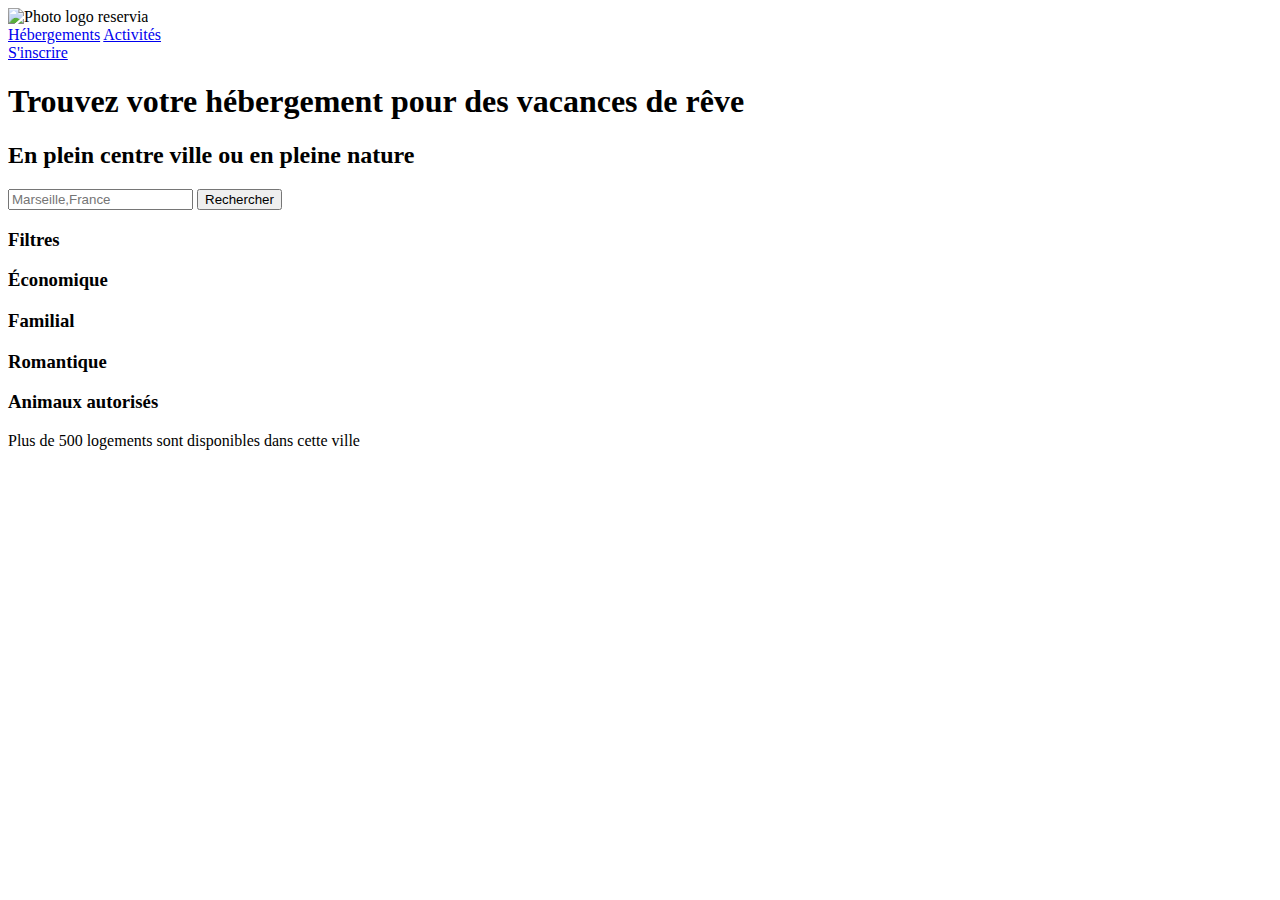
==== Reservia.html @ af26f692 "modifications" ====
<!DOCTYPE html>
<html>
<head>
	<meta charset="utf-8">
	<title>Reservia</title>
	<link rel="stylesheet" type="text/css" href="Reservia.css">
	<script src="https://kit.fontawesome.com/d5f4fa4499.js" crossorigin="anonymous"></script>
	
</head>
       <body> 
		   <div id="bloc page">
			    <header>
	
					     <div id="logo">
						      <img src="logo_reservia.png" alt="Photo logo reservia">
						 </div>
						 <nav>
							<a class="nav" href="#accommodation">Hébergements</a>
	
							<a class="nav" href="#activity">Activités</a>
						  </nav>
						  <div id="inscription">
							<a class="nav blue" href="#">S'inscrire</a>
						  </div>
					      
				</header>
				<h1>Trouvez votre hébergement pour des vacances de rêve</h1>
				<h2 id="fontWeight">En plein centre ville ou en pleine nature</h2>
		  
				<form>
				  <label for="localization"><i class="fas fa-map-marker-alt"></i></label>
				  <input
					type="text"
					id="localization"
					name="localization"
					placeholder="Marseille,France"
				  />
				  <button>
					<span id="rechercher">Rechercher</span
					><span id="loupe"><i class="fas fa-search"></i></span>
				  </button>
				</form>
		  
				<div id="filters">
				  <h3>Filtres</h3>
				  <div id="filtersType">
					<div class="filtersType">
					  <i class="fas fa-money-bill-wave"></i>
					  <h3>Économique</h3>
					</div>
					<div class="filtersType">
					  <i class="fas fa-child"></i>
					  <h3>Familial</h3>
					</div>
					<div class="filtersType">
					  <i class="fas fa-heart"></i>
					  <h3>Romantique</h3>
					</div>
					<div class="filtersType">
					  <i class="fas fa-dog"></i>
					  <h3>Animaux autorisés</h3>
					</div>
				  </div>
				</div>
		  
				<div id="information">
				  <i class="fas fa-info"></i>
				  <p>Plus de 500 logements sont disponibles dans cette ville</p>
				</div>

		   </div>
		    
		    
       	

      </body>
</html>
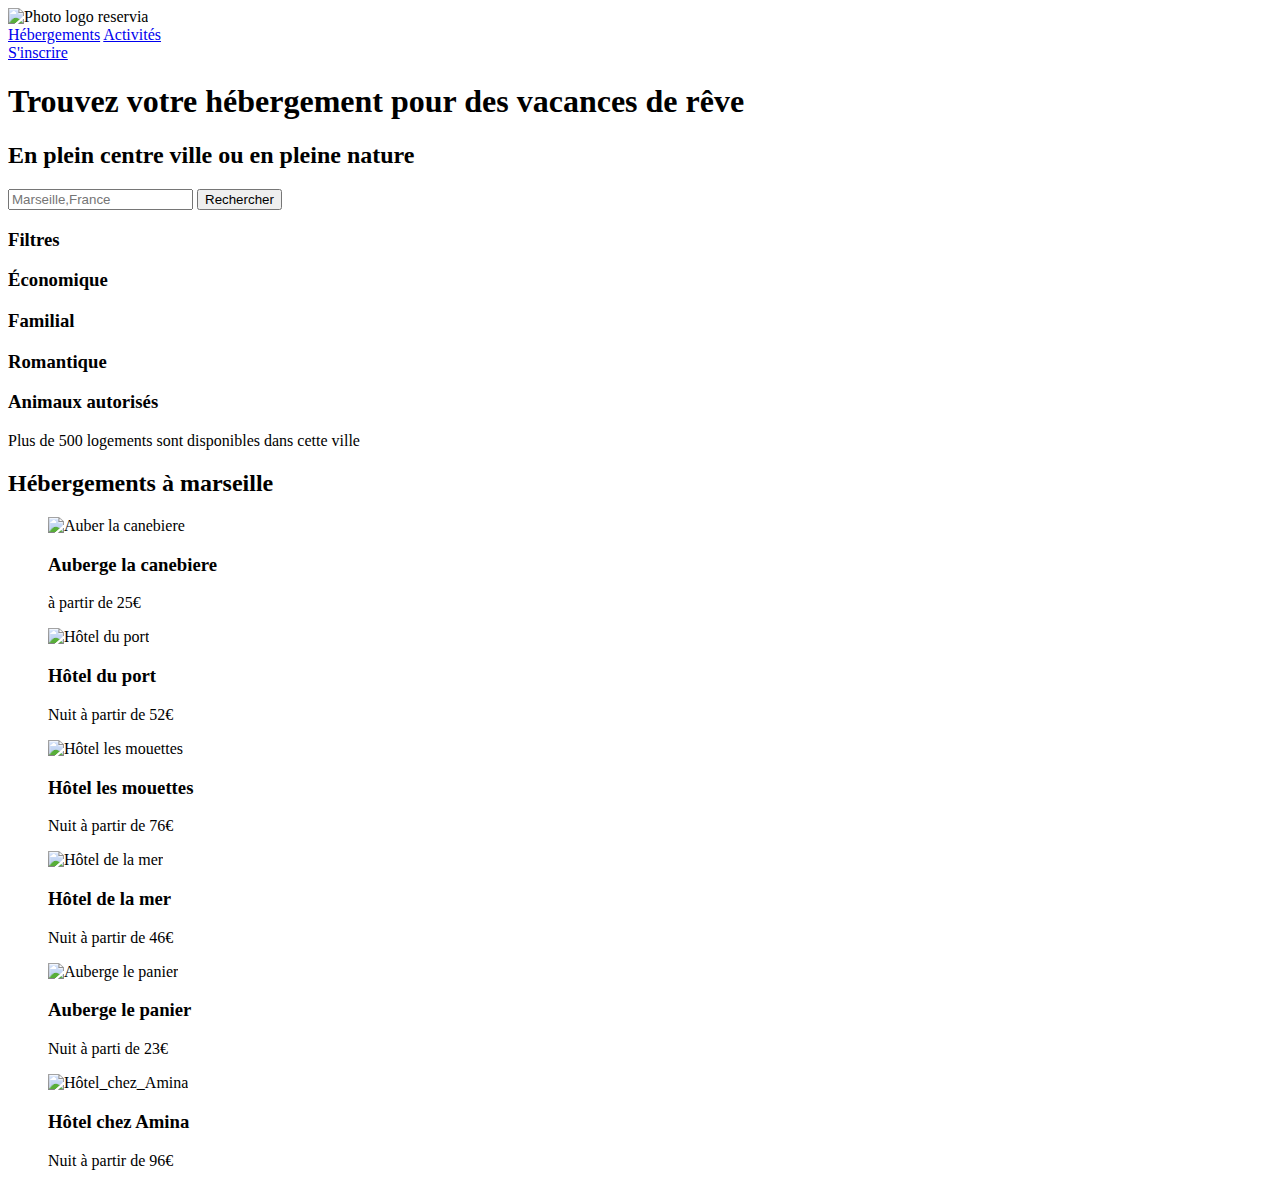
==== commit 5e87a79b: "mise à jour" ====
--- a/Reservia.html
+++ b/Reservia.html
@@ -67,6 +67,128 @@
 				  <i class="fas fa-info"></i>
 				  <p>Plus de 500 logements sont disponibles dans cette ville</p>
 				</div>
+                <main>
+					   <section id="Premieresection">
+						   <h2>Hébergements à marseille</h2>
+						    <div class="photo1">
+								<figure>
+								<img src="aubergelacanebiere2.jpg" 
+								alt="Auber la canebiere">
+								<div class="photo1texte">
+								<figcaption><h3>Auberge la canebiere</h3></figcaption>
+								<figcaption><p> à partir de 25€</p></figcaption>
+								</div>
+								<figcaption>
+									 <div class="etoiles">
+									 <i class="fas fa-star"></i>
+									 <i class="fas fa-star"></i>
+									 <i class="fas fa-star"></i>
+									 <i class="fas fa-star"></i>
+                                     <i class="fas fa-star colorThird">
+                                     </i>
+								    </div>
+								  </figcaption>
+								</figure>
+                            </div>
+						   </div>
+						     <div class="photo2">
+								 <figure>
+								  <img src="Hôtel_du_port.jpg" alt="Hôtel du port"
+								   <div class="photo2texte">
+									     <figcaption><h3>Hôtel du port</h3></figcaption>
+									     <figcaption><p>Nuit à partir de 52€</p></figcaption>
+								         <figcaption> 
+										 <div class="etoiles">
+										 <i class="fas fa-star"></i>
+										 <i class="fas fa-star"></i>
+										 <i class="fas fa-star"></i>
+										 <i class="fas fa-star"></i>
+										 <i class="fas fa-star"></i>
+										 </div>
+										 </figcaption>
+							      </figure>
+								</div>
+								<div class="photo3">
+									<figure>
+										    <img src="Hôtel_les_mouettes.jpg" alt="Hôtel les mouettes">
+											<div class="photo3texte">
+												<figcaption><h3>Hôtel les mouettes</h3></figcaption>
+												<figcaption><p>Nuit à partir de 76€</p></figcaption>
+												<figcaption>
+													  <div class="etoiles">
+														   <i class="fas fa-star"></i>
+														   <i class="fas fa-star"></i>
+														   <i class="fas fa-star"></i>
+														   <i class="fas fa-star"></i>
+														   <i class="fas fa-star colorThird"></i>
+														</div>
+												</figcaption>
+
+											</div>
+									</figure>
+									 
+								 </div>
+								 <div class="photo4"></div>
+								    <figure>
+										 <img src="Hôtel_de_la_mer.jpg" alt="Hôtel de la mer">
+										 <div class="photo4texte">
+											<figcaption><h3>Hôtel de la mer</h3></figcaption>  
+											<figcaption><p>Nuit à partir de 46€</p></figcaption>
+											<figcaption>
+												  <div class="etoiles"></div>
+												       <i class="fas fa-star"></i>
+													   <i class="fas fa-star"></i>
+													   <i class="fas fa-star"></i>
+													   <i class="fas fa-star colorThird"></i>
+													   <i class="fas fa-star colorThird"></i>
+											</figcaption>
+										 </div>
+                                     </figure>
+									  <div class="photo5">
+										   <figure>
+											    <img src="Auberge_le_panier.jpg" alt="Auberge le panier">
+												<div class="photo5texte">
+													 <figcaption><h3>Auberge le panier</h3></figcaption>
+													 <figcaption><p>Nuit à parti de 23€</p></figcaption>
+													 <figcaption>
+														   <div class="etoiles">
+                                                                <i class="fas fa-star"></i>
+																<i class="fas fa-star"></i>
+																<i class="fas fa-star"></i>
+																<i class="fas fa-star"></i>
+																<i class="fas fa-star colorThird"></i>
+														   </div>
+													 </figcaption>
+												</div>
+										   </figure>
+									  </div>
+								          <div class="photo6">
+											  <figure>
+											  <img src="Hôtel_chez_Amina.jpg" alt="Hôtel_chez_Amina">
+											   <div class="photo6 texte">
+												    <figcaption><h3>Hôtel chez Amina</h3></figcaption>
+													<figcaption><p>Nuit à partir de 96€</p></figcaption>
+													<figcaption>
+														 <div class="etoiles">
+                                                             <i class="fas fa-star"></i>
+															 <i class="fas fa-star"></i>
+															 <i class="fas fa-star"></i>
+															 <i class="fas fa-star"></i>
+															 <i class="fas fa-star"></i>
+														 </div>
+													</figcaption>
+											   </div>
+											  </figure>
+											  
+										  </div>
+								  
+							 
+						   
+
+
+
+					   </section>
+				</main>
 
 		   </div>
 		    
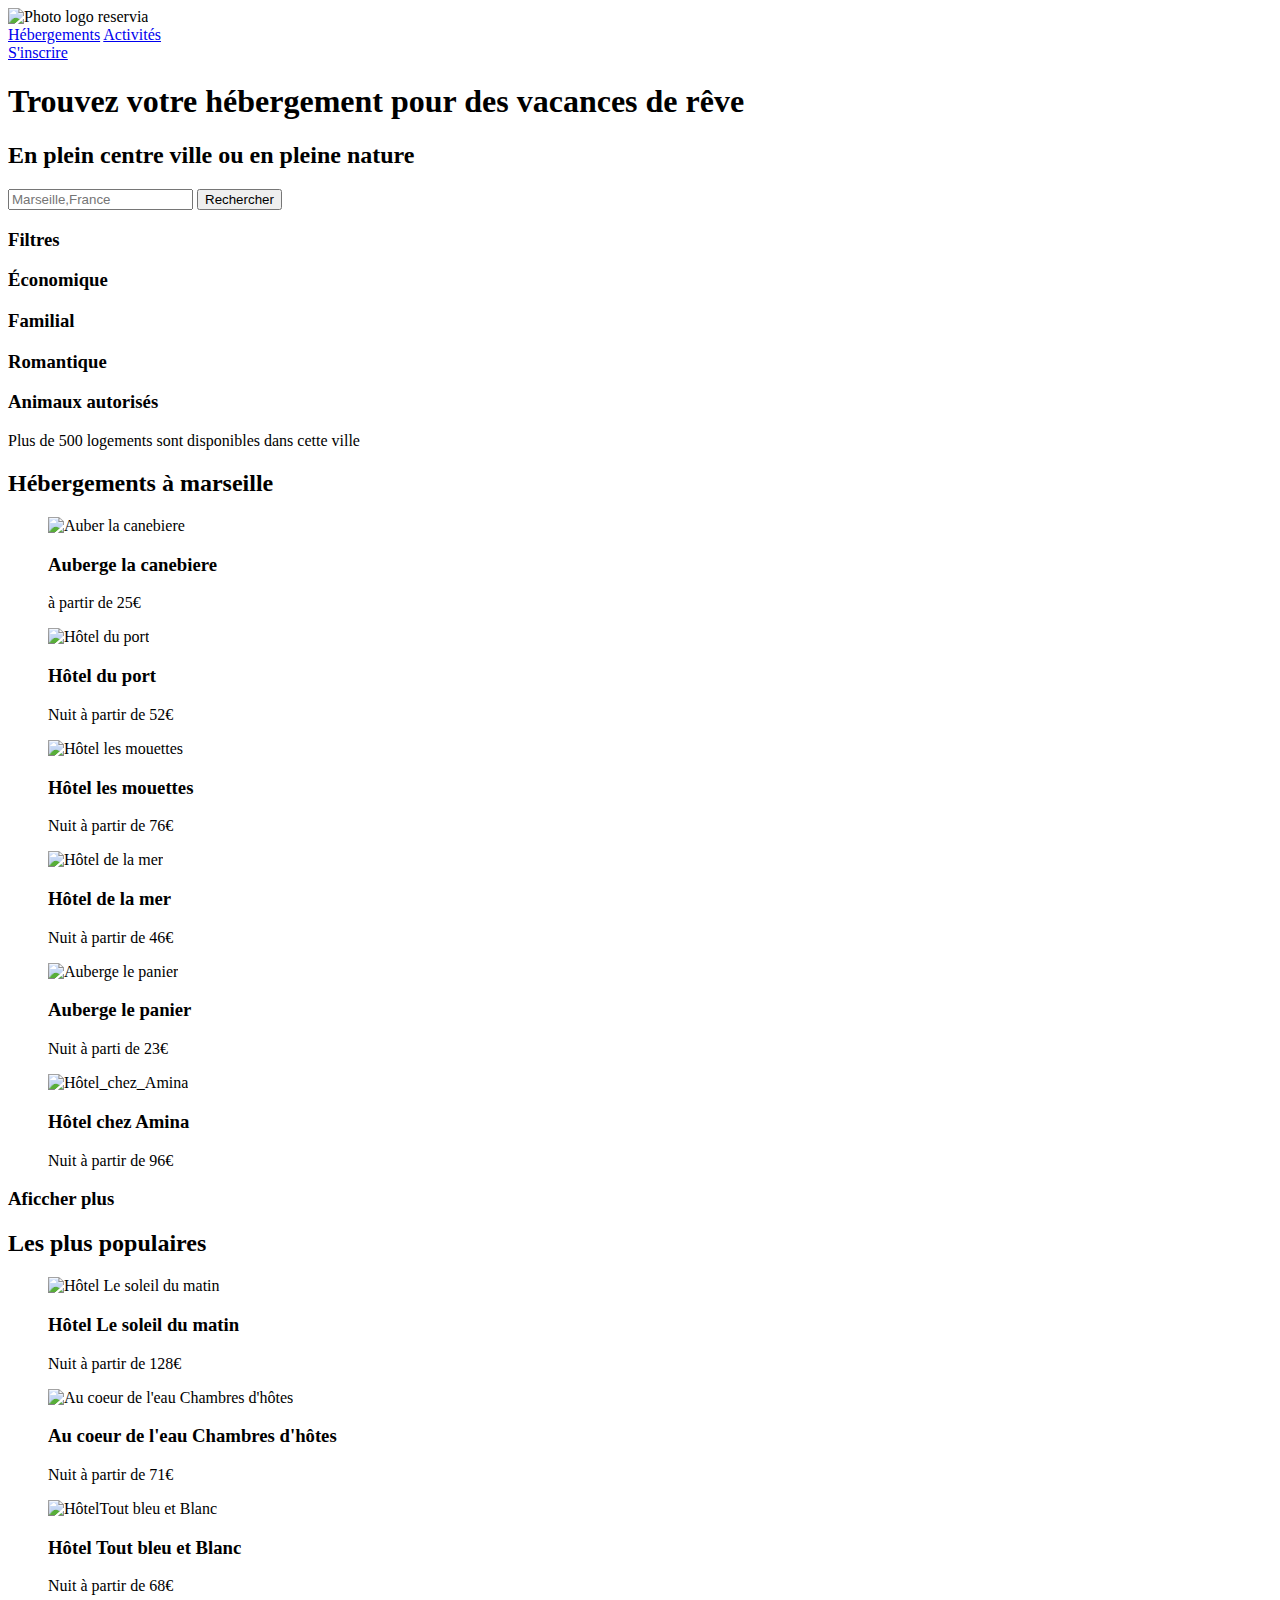
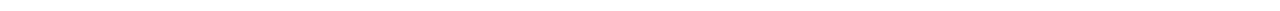
==== commit ec806f6f: "mise à jour 2" ====
--- a/Reservia.html
+++ b/Reservia.html
@@ -165,7 +165,7 @@
 								          <div class="photo6">
 											  <figure>
 											  <img src="Hôtel_chez_Amina.jpg" alt="Hôtel_chez_Amina">
-											   <div class="photo6 texte">
+											   <div class="photo6texte">
 												    <figcaption><h3>Hôtel chez Amina</h3></figcaption>
 													<figcaption><p>Nuit à partir de 96€</p></figcaption>
 													<figcaption>
@@ -182,17 +182,83 @@
 											  
 										  </div>
 								  
+										<h3 id="marge">Aficcher plus</h3>
+
+
 							 
-						   
-
-
-
-					   </section>
-				</main>
+						 </section>
+				 </main>
+
 
 		   </div>
 		    
-		    
+		    <section id="Lespluspopulaires">
+				 <div id="Lespluspopulairestitre"> 
+                      <h2>Les plus populaires</h2>
+					 <i class="fas fa-chart-line"></i>
+					 <div id="bloclespluspopulaires">
+                             <div class="photo7">
+								   <figure>
+                                   <img src="Hotel_Le_soleil_du_matin.jpg" alt="Hôtel Le soleil du matin">
+								    <div class="photo7texte">
+                                         <figcaption><h3>Hôtel Le soleil du matin</h3></figcaption>
+										 <figcaption><p>Nuit à partir de 128€</p></figcaption>
+										 <figcaption>
+											   <div class="etoiles">
+                                                   <i class="fas fa-star"></i>
+												   <i class="fas fa-star"></i>
+												   <i class="fas fa-star"></i>
+												   <i class="fas fa-star"></i>
+												   <i class="fas fa-star"></i>
+											   </div>
+										 </figcaption>
+									</div>
+								   </figure>
+
+							 </div>
+							   <div id="photo8">
+                                    <figure>
+										<img src="Au_coeur_de_l'eau_Chambres_d'hôtes.jpg" 
+										alt="Au coeur de l'eau Chambres d'hôtes">
+										<div class="photo8texte">
+											<figcaption><h3>Au coeur de l'eau Chambres d'hôtes</h3></figcaption>
+											<figcaption><p>Nuit à partir de 71€</p></figcaption>
+											<figcaption>
+												 <div class="etoiles">
+													 <i class=" fas fa-star"></i>
+													 <i class="fas fa-star"></i>
+													 <i class=" fas fa-star"></i>
+													 <i class=" fas fa-star"></i>
+													 <i class="fas fa-star colorThird"></i>
+												 </div>
+											</figcaption>
+
+										</div>
+									</figure>
+							   </div>
+							   <div id="photo9">
+                                     <figure>
+										  <img src="Hôtel_Tout_bleu_et_Blanc.jpg" 
+										  alt="HôtelTout bleu et Blanc">
+										  <div class="photo9texte">
+											  <figcaption><h3>Hôtel Tout bleu et Blanc</h3></figcaption>
+											  <figcaption><p>Nuit à partir de 68€</p></figcaption>
+											  <figcaption>
+												  <div class="etoiles">
+                                                     <i class="fas fa-star"></i>
+													 <i class="fas fa-star"></i>
+													 <i class="fas fa-star"></i>
+													 <i class="fas fa-star"></i>
+													 <i class="fas fa-star colorThird"></i>
+												  </div>
+											  </figcaption>
+
+										  </div>
+									 </figure>
+							   </div>
+					 </div>
+				 </div> 
+			</section>
        	
 
       </body>
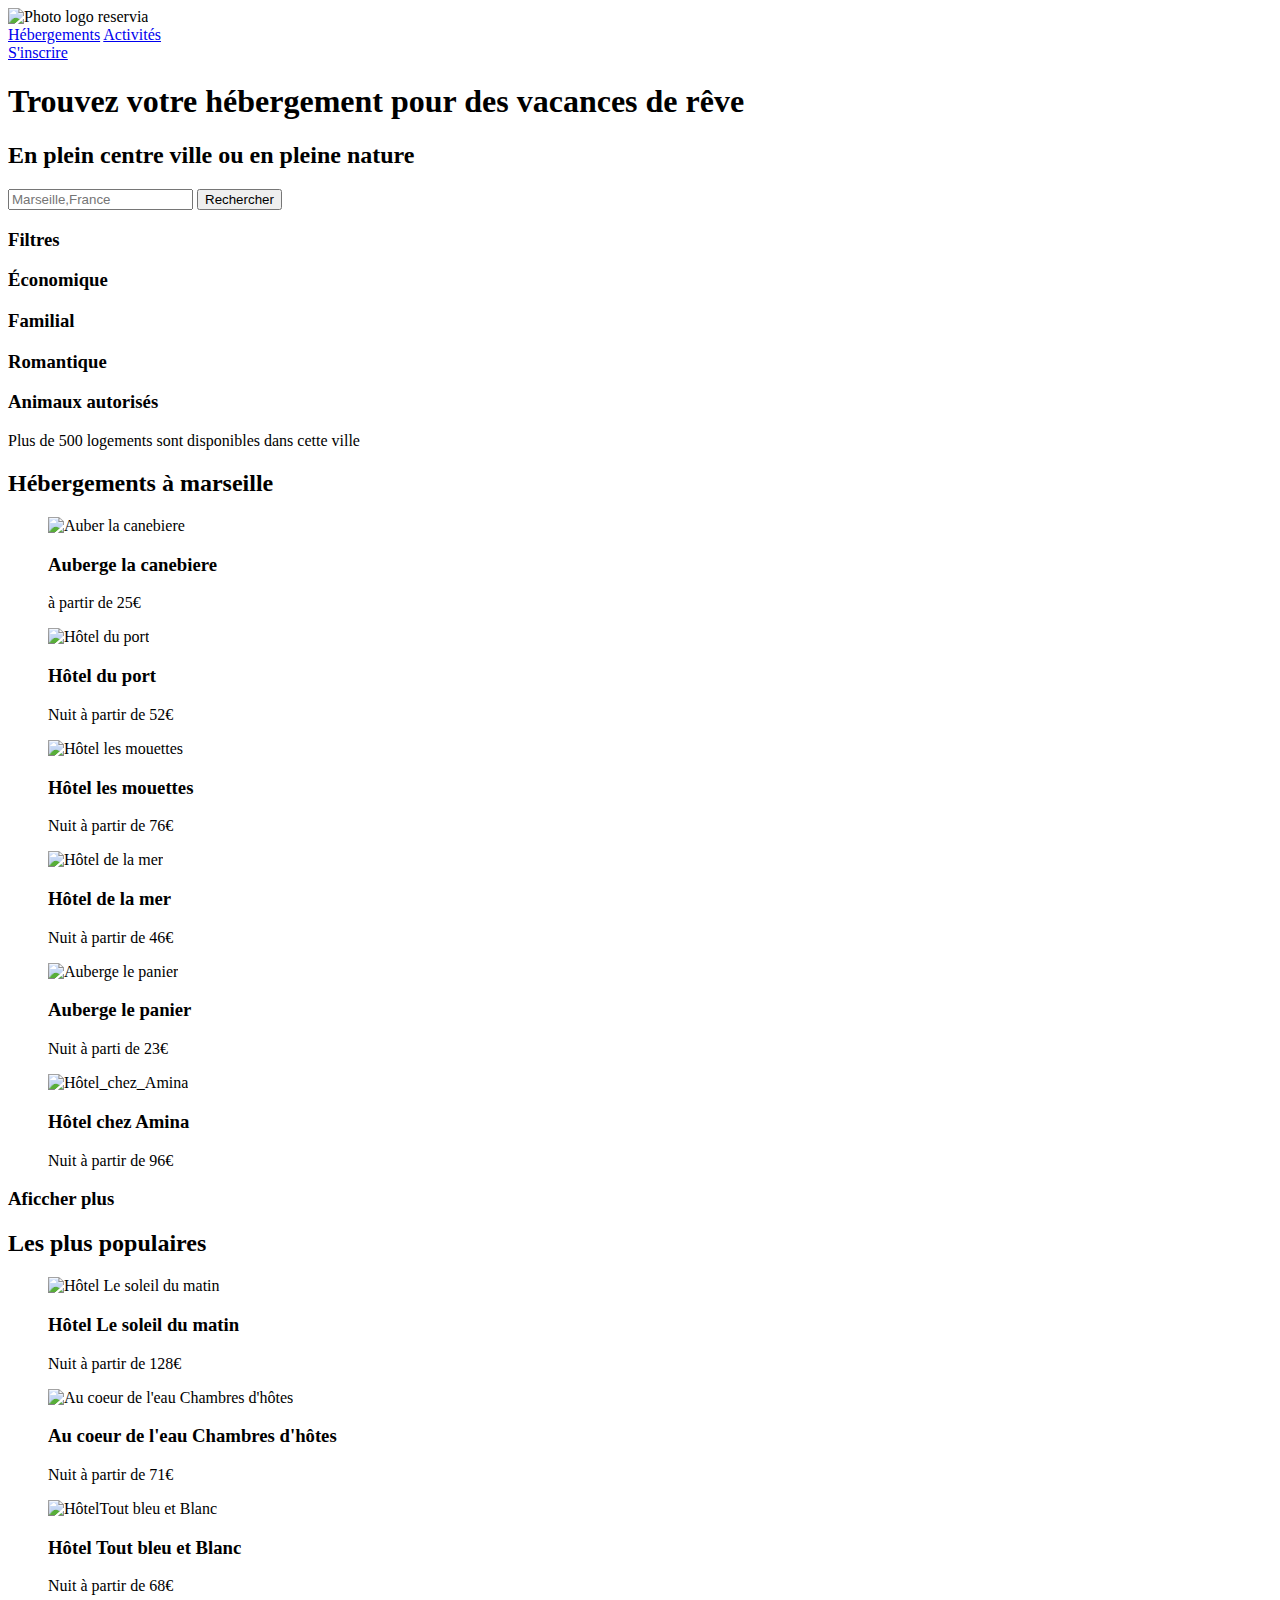
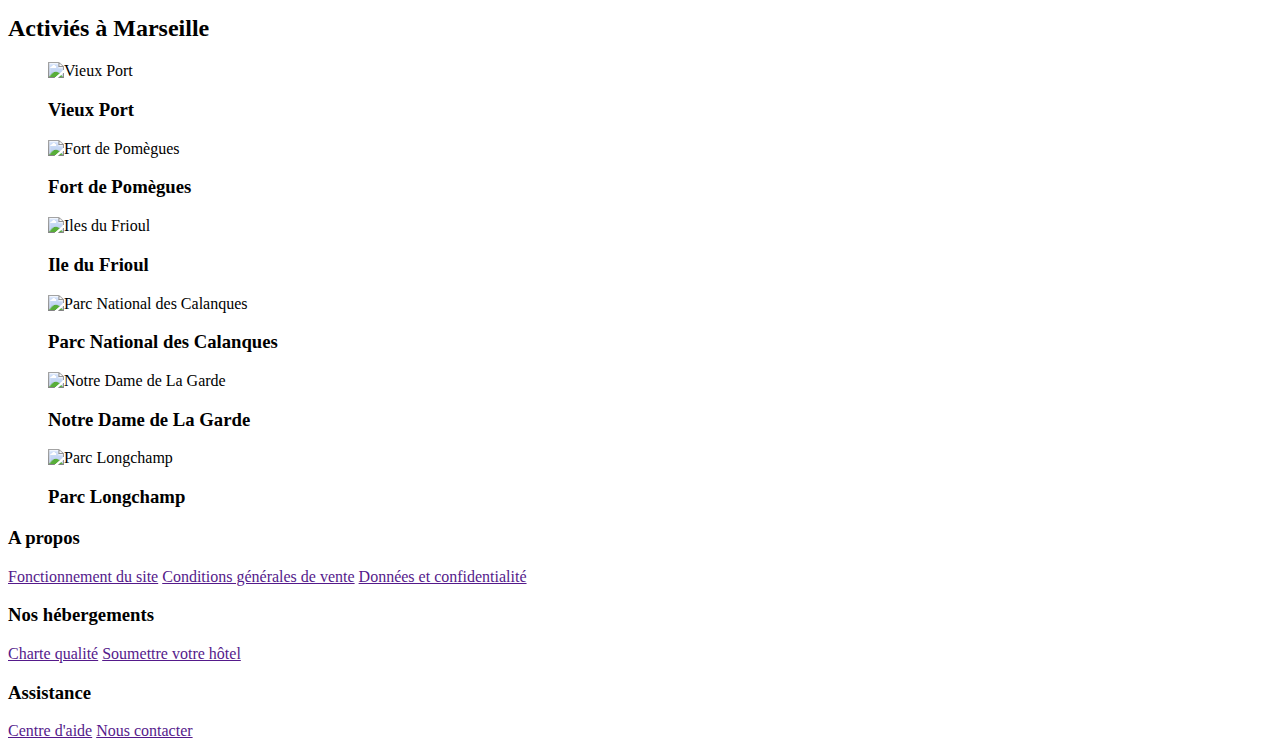
==== commit dece8232: "mise à jours 3" ====
--- a/Reservia.html
+++ b/Reservia.html
@@ -187,7 +187,7 @@
 
 							 
 						 </section>
-				 </main>
+				 
 
 
 		   </div>
@@ -259,6 +259,85 @@
 					 </div>
 				 </div> 
 			</section>
+		</main>
+		   <section id="ActiviteMarseille">
+			       <h2>Activiés à Marseille</h2>
+			     <div class="contener1photo">
+                      <figure>
+						   <img src="Vieux_Port.jpg" alt="Vieux Port">
+						   <div class="photo10texte">
+							   <figcaption><h3>Vieux Port</h3></figcaption>
+
+						   </div>
+					  </figure>
+
+
+				 </div>
+				  <div class="conterner2photos">
+					   <figure>
+						   <img src="Fort_de_Pomègues.jpg" 
+						   alt="Fort de Pomègues">
+						   <div class="photo11texte">
+                                 <figcaption><h3>Fort de Pomègues</h3></figcaption>
+						   </div>
+					   </figure>
+
+					   <figure>
+						    <img src="Iles_du_frioul.jpg" 
+							alt="Iles du Frioul">
+							<div class="photo11texte">
+                                 <figcaption><h3>Ile du Frioul</h3></figcaption>
+							</div>
+					   </figure>
+
+				  </div>
+				  <div class="contener1photo">
+					   <figure>
+						   <img src="Parc_National_des_Calanques.jpg" 
+						   alt="Parc National des Calanques">
+						   <div class="photo12texte">
+							   <figcaption><h3>Parc National des Calanques</h3></figcaption>
+						   </div>
+					   </figure>
+
+				  </div>
+				  <div class="conterner2photos">
+					  <figure>
+						  <img src="Notre_Dame_de_La_Garde.jpg" 
+						  alt="Notre Dame de La Garde">
+						  <div class="photo13texte">
+							  <figcaption><h3>Notre Dame de La Garde</h3></figcaption>
+						  </div>
+					  </figure>
+					   <figure>
+						   <img src="Parc_Longchamp.jpg" alt="Parc Longchamp">
+						   <div class="photo13texte">
+							   <figcaption><h3>Parc Longchamp</h3></figcaption>
+						   </div>
+					   </figure>
+
+				  </div>
+		   </section>
+		   <footer>
+			<div class="footercontenus">
+				<h3>A propos</h3>
+				<a href="">Fonctionnement du site</a>
+				<a href="">Conditions générales de vente</a>
+				<a href="">Données et confidentialité</a>
+			  </div>
+			  <div class="footerContent">
+				<h3>Nos hébergements</h3>
+				<a href="">Charte qualité</a>
+				<a href="">Soumettre votre hôtel</a>
+			  </div>
+			  <div class="footerContent">
+				<h3>Assistance</h3>
+				<a href="">Centre d'aide</a>
+				<a href="">Nous contacter</a>
+			  </div>
+		   </footer>
+		
+			    
        	
 
       </body>
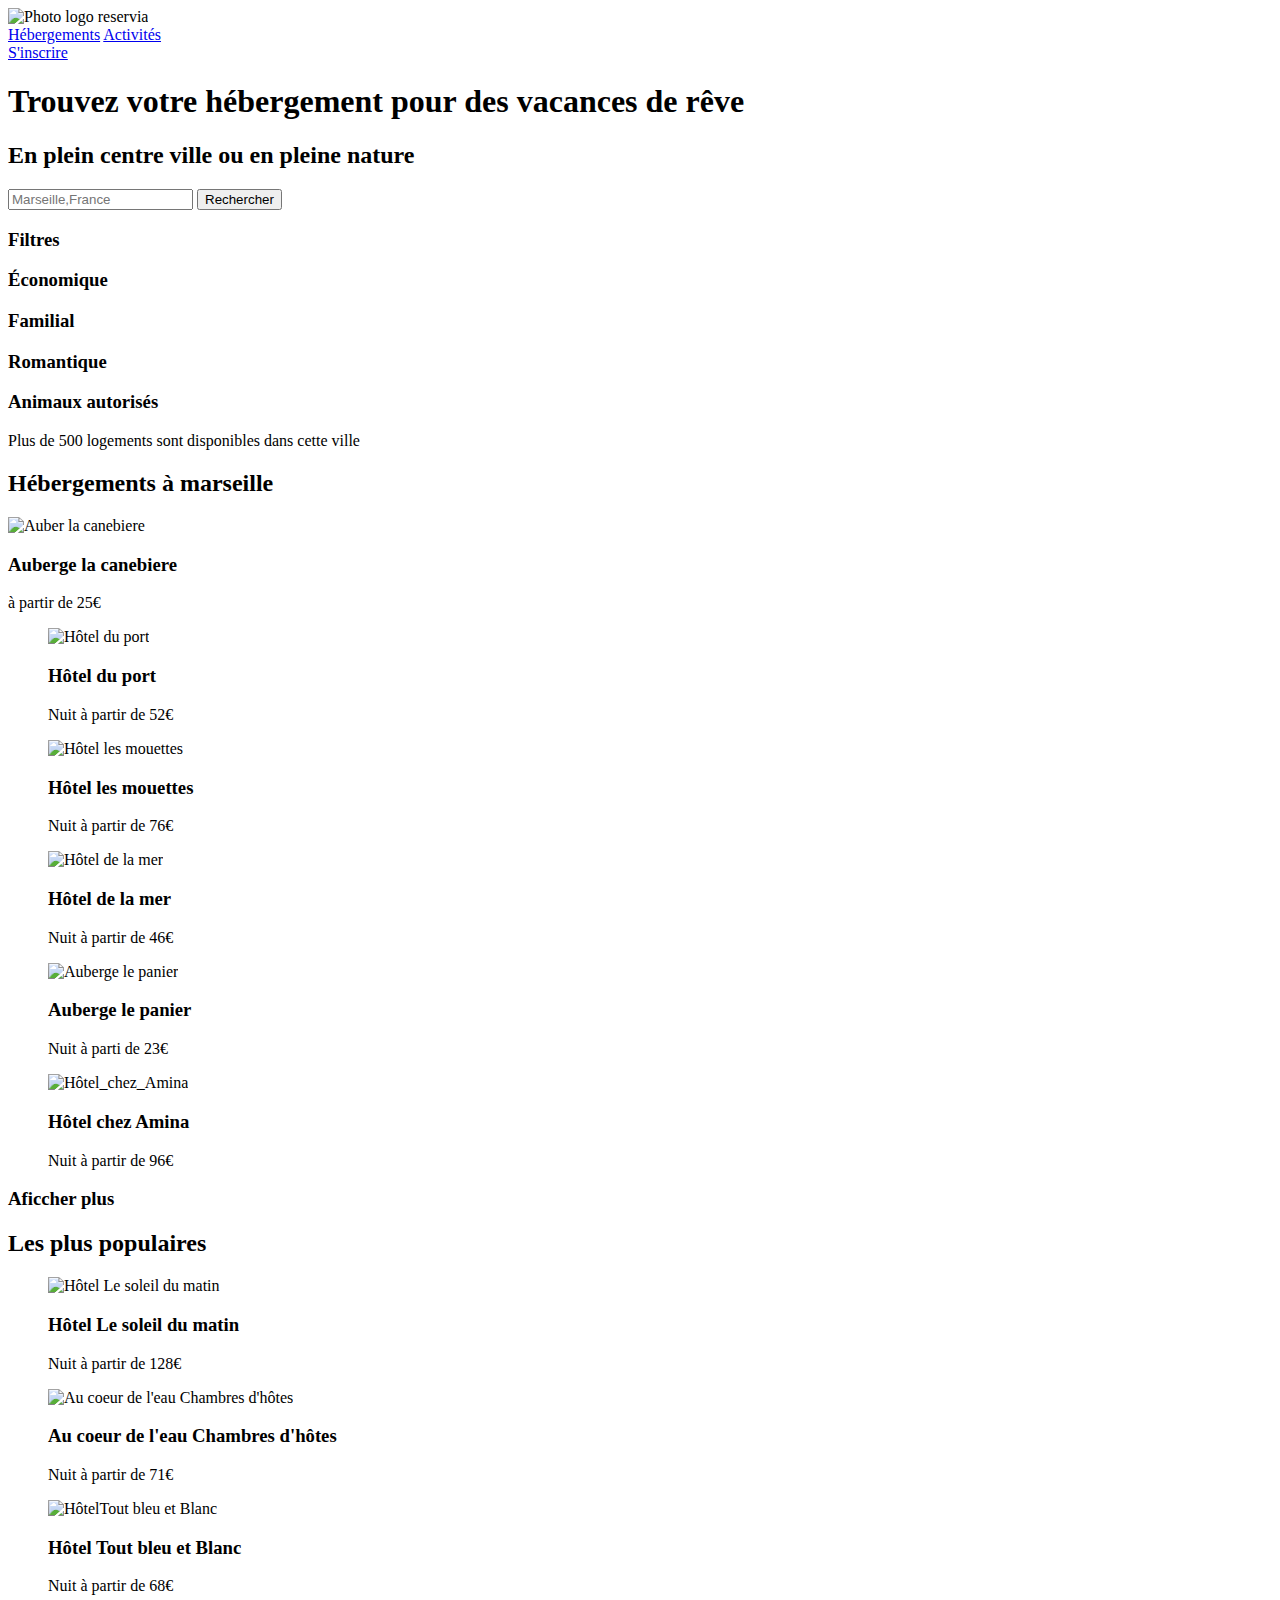
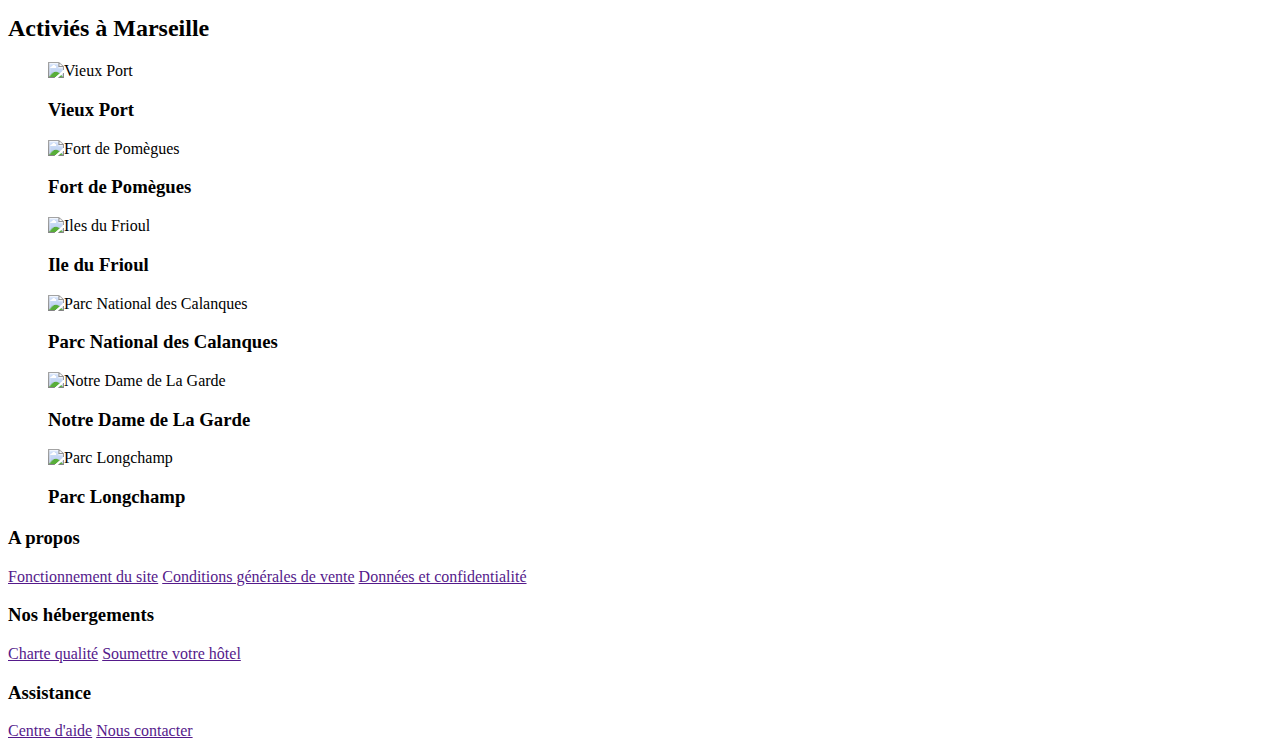
==== commit 610645ab: "nouvelles modifications" ====
--- a/Reservia.html
+++ b/Reservia.html
@@ -7,11 +7,10 @@
 	<script src="https://kit.fontawesome.com/d5f4fa4499.js" crossorigin="anonymous"></script>
 	
 </head>
-       <body> 
-		   <div id="bloc page">
+     <body> 
+		<div id="bloc page">
 			    <header>
-	
-					     <div id="logo">
+					 <div id="logo">
 						      <img src="logo_reservia.png" alt="Photo logo reservia">
 						 </div>
 						 <nav>
@@ -22,8 +21,7 @@
 						  <div id="inscription">
 							<a class="nav blue" href="#">S'inscrire</a>
 						  </div>
-					      
-				</header>
+				 </header>
 				<h1>Trouvez votre hébergement pour des vacances de rêve</h1>
 				<h2 id="fontWeight">En plein centre ville ou en pleine nature</h2>
 		  
@@ -40,8 +38,7 @@
 					><span id="loupe"><i class="fas fa-search"></i></span>
 				  </button>
 				</form>
-		  
-				<div id="filters">
+		         <div id="filters">
 				  <h3>Filtres</h3>
 				  <div id="filtersType">
 					<div class="filtersType">
@@ -70,16 +67,17 @@
                 <main>
 					   <section id="Premieresection">
 						   <h2>Hébergements à marseille</h2>
-						    <div class="photo1">
+						    <div class="photo1"
 								<figure>
+								<div class="cadrephoto1">
 								<img src="aubergelacanebiere2.jpg" 
 								alt="Auber la canebiere">
+								</div>
 								<div class="photo1texte">
 								<figcaption><h3>Auberge la canebiere</h3></figcaption>
 								<figcaption><p> à partir de 25€</p></figcaption>
 								</div>
-								<figcaption>
-									 <div class="etoiles">
+								     <div class="etoiles">
 									 <i class="fas fa-star"></i>
 									 <i class="fas fa-star"></i>
 									 <i class="fas fa-star"></i>
@@ -87,9 +85,7 @@
                                      <i class="fas fa-star colorThird">
                                      </i>
 								    </div>
-								  </figcaption>
-								</figure>
-                            </div>
+								  </div>
 						   </div>
 						     <div class="photo2">
 								 <figure>
@@ -108,10 +104,10 @@
 										 </figcaption>
 							      </figure>
 								</div>
-								<div class="photo3">
-									<figure>
-										    <img src="Hôtel_les_mouettes.jpg" alt="Hôtel les mouettes">
-											<div class="photo3texte">
+								     <div class="photo3">
+									      <figure>
+										       <img src="Hôtel_les_mouettes.jpg" alt="Hôtel les mouettes">
+									     <div class="photo3texte">
 												<figcaption><h3>Hôtel les mouettes</h3></figcaption>
 												<figcaption><p>Nuit à partir de 76€</p></figcaption>
 												<figcaption>
@@ -123,11 +119,9 @@
 														   <i class="fas fa-star colorThird"></i>
 														</div>
 												</figcaption>
-
 											</div>
-									</figure>
-									 
-								 </div>
+									    </figure>
+									 </div>
 								 <div class="photo4"></div>
 								    <figure>
 										 <img src="Hôtel_de_la_mer.jpg" alt="Hôtel de la mer">
@@ -179,24 +173,15 @@
 													</figcaption>
 											   </div>
 											  </figure>
-											  
-										  </div>
-								  
-										<h3 id="marge">Aficcher plus</h3>
-
-
-							 
-						 </section>
-				 
-
-
-		   </div>
-		    
-		    <section id="Lespluspopulaires">
-				 <div id="Lespluspopulairestitre"> 
-                      <h2>Les plus populaires</h2>
-					 <i class="fas fa-chart-line"></i>
-					 <div id="bloclespluspopulaires">
+											   </div>
+								  <h3 id="marge">Aficcher plus</h3>
+									 </section>
+									 </div>
+		                <section id="Lespluspopulaires">
+				          <div id="Lespluspopulairestitre"> 
+                             <h2>Les plus populaires</h2>
+					         <i class="fas fa-chart-line"></i>
+					         <div id="bloclespluspopulaires">
                              <div class="photo7">
 								   <figure>
                                    <img src="Hotel_Le_soleil_du_matin.jpg" alt="Hôtel Le soleil du matin">
@@ -214,9 +199,8 @@
 										 </figcaption>
 									</div>
 								   </figure>
-
-							 </div>
-							   <div id="photo8">
+                              </div>
+							  <div id="photo8">
                                     <figure>
 										<img src="Au_coeur_de_l'eau_Chambres_d'hôtes.jpg" 
 										alt="Au coeur de l'eau Chambres d'hôtes">
@@ -232,11 +216,10 @@
 													 <i class="fas fa-star colorThird"></i>
 												 </div>
 											</figcaption>
-
-										</div>
+                                       </div>
 									</figure>
 							   </div>
-							   <div id="photo9">
+							     <div id="photo9">
                                      <figure>
 										  <img src="Hôtel_Tout_bleu_et_Blanc.jpg" 
 										  alt="HôtelTout bleu et Blanc">
@@ -256,10 +239,10 @@
 										  </div>
 									 </figure>
 							   </div>
-					 </div>
+						 </div>
 				 </div> 
 			</section>
-		</main>
+		 </main>
 		   <section id="ActiviteMarseille">
 			       <h2>Activiés à Marseille</h2>
 			     <div class="contener1photo">
@@ -267,12 +250,9 @@
 						   <img src="Vieux_Port.jpg" alt="Vieux Port">
 						   <div class="photo10texte">
 							   <figcaption><h3>Vieux Port</h3></figcaption>
-
-						   </div>
+                           </div>
 					  </figure>
-
-
-				 </div>
+                     </div>
 				  <div class="conterner2photos">
 					   <figure>
 						   <img src="Fort_de_Pomègues.jpg" 
@@ -280,65 +260,57 @@
 						   <div class="photo11texte">
                                  <figcaption><h3>Fort de Pomègues</h3></figcaption>
 						   </div>
-					   </figure>
-
-					   <figure>
-						    <img src="Iles_du_frioul.jpg" 
-							alt="Iles du Frioul">
-							<div class="photo11texte">
+					    </figure>
+					     <figure>
+						     <img src="Iles_du_frioul.jpg" 
+							 alt="Iles du Frioul">
+							 <div class="photo11texte">
                                  <figcaption><h3>Ile du Frioul</h3></figcaption>
-							</div>
-					   </figure>
-
-				  </div>
+							 </div>
+					     </figure>
+					</div>
 				  <div class="contener1photo">
 					   <figure>
-						   <img src="Parc_National_des_Calanques.jpg" 
-						   alt="Parc National des Calanques">
-						   <div class="photo12texte">
-							   <figcaption><h3>Parc National des Calanques</h3></figcaption>
-						   </div>
+						     <img src="Parc_National_des_Calanques.jpg" 
+						     alt="Parc National des Calanques">
+						     <div class="photo12texte">
+							 <figcaption><h3>Parc National des Calanques</h3></figcaption>
+						     </div>
 					   </figure>
-
-				  </div>
+					</div>
 				  <div class="conterner2photos">
 					  <figure>
 						  <img src="Notre_Dame_de_La_Garde.jpg" 
 						  alt="Notre Dame de La Garde">
 						  <div class="photo13texte">
-							  <figcaption><h3>Notre Dame de La Garde</h3></figcaption>
+						     <figcaption><h3>Notre Dame de La Garde</h3></figcaption>
 						  </div>
 					  </figure>
 					   <figure>
-						   <img src="Parc_Longchamp.jpg" alt="Parc Longchamp">
-						   <div class="photo13texte">
+						     <img src="Parc_Longchamp.jpg" alt="Parc Longchamp">
+						     <div class="photo13texte">
 							   <figcaption><h3>Parc Longchamp</h3></figcaption>
-						   </div>
+						     </div>
 					   </figure>
-
-				  </div>
-		   </section>
-		   <footer>
-			<div class="footercontenus">
-				<h3>A propos</h3>
-				<a href="">Fonctionnement du site</a>
-				<a href="">Conditions générales de vente</a>
-				<a href="">Données et confidentialité</a>
-			  </div>
-			  <div class="footerContent">
-				<h3>Nos hébergements</h3>
-				<a href="">Charte qualité</a>
-				<a href="">Soumettre votre hôtel</a>
-			  </div>
-			  <div class="footerContent">
-				<h3>Assistance</h3>
-				<a href="">Centre d'aide</a>
-				<a href="">Nous contacter</a>
-			  </div>
-		   </footer>
-		
-			    
-       	
-
-      </body>
+					</div>
+		     </section>
+		     <footer>
+			         <div class="footercontenus">
+				     <h3>A propos</h3>
+				     <a href="">Fonctionnement du site</a>
+				     <a href="">Conditions générales de vente</a>
+				     <a href="">Données et confidentialité</a>
+			         </div>
+			         <div class="footerContent">
+				     <h3>Nos hébergements</h3>
+				     <a href="">Charte qualité</a>
+				     <a href="">Soumettre votre hôtel</a>
+			       </div>
+			     <div class="footerContent">
+				     <h3>Assistance</h3>
+				     <a href="">Centre d'aide</a>
+				      <a href="">Nous contacter</a>
+			     </div>
+		     </footer>
+	 </body>
 </html>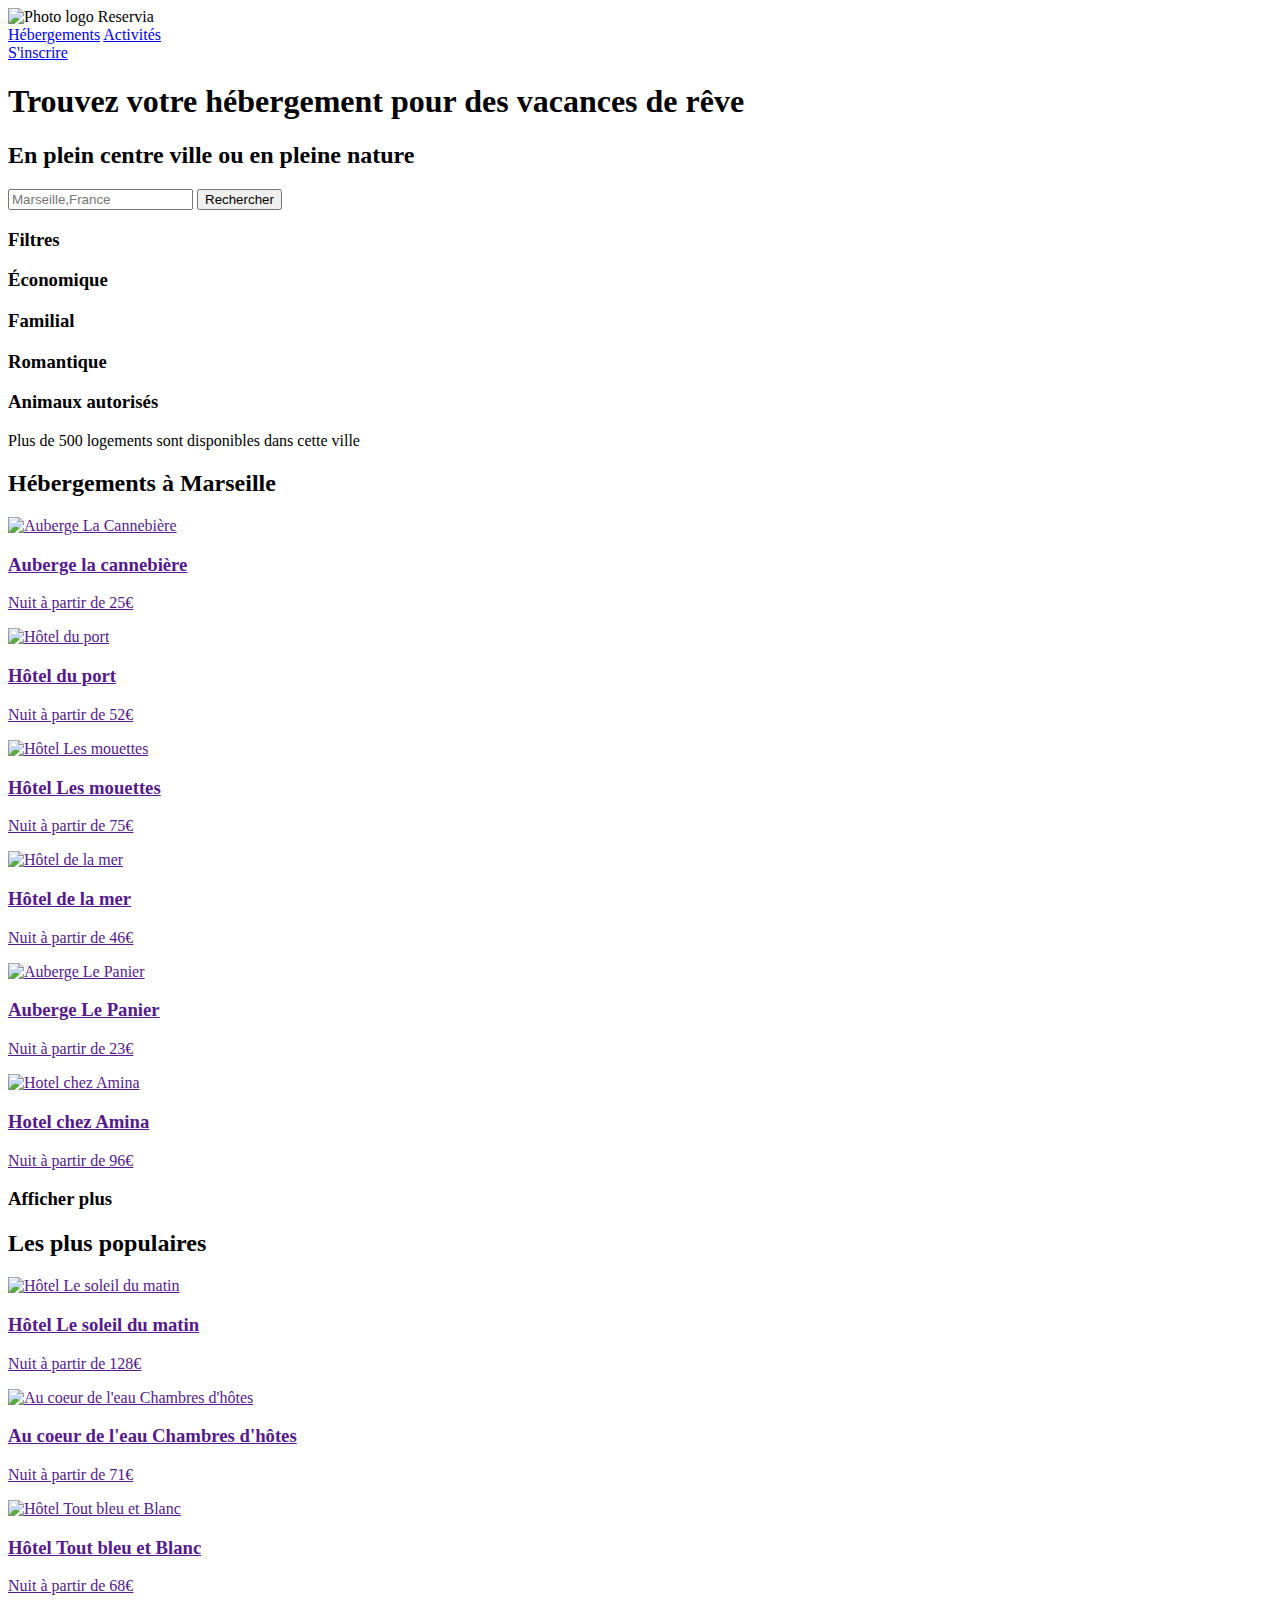
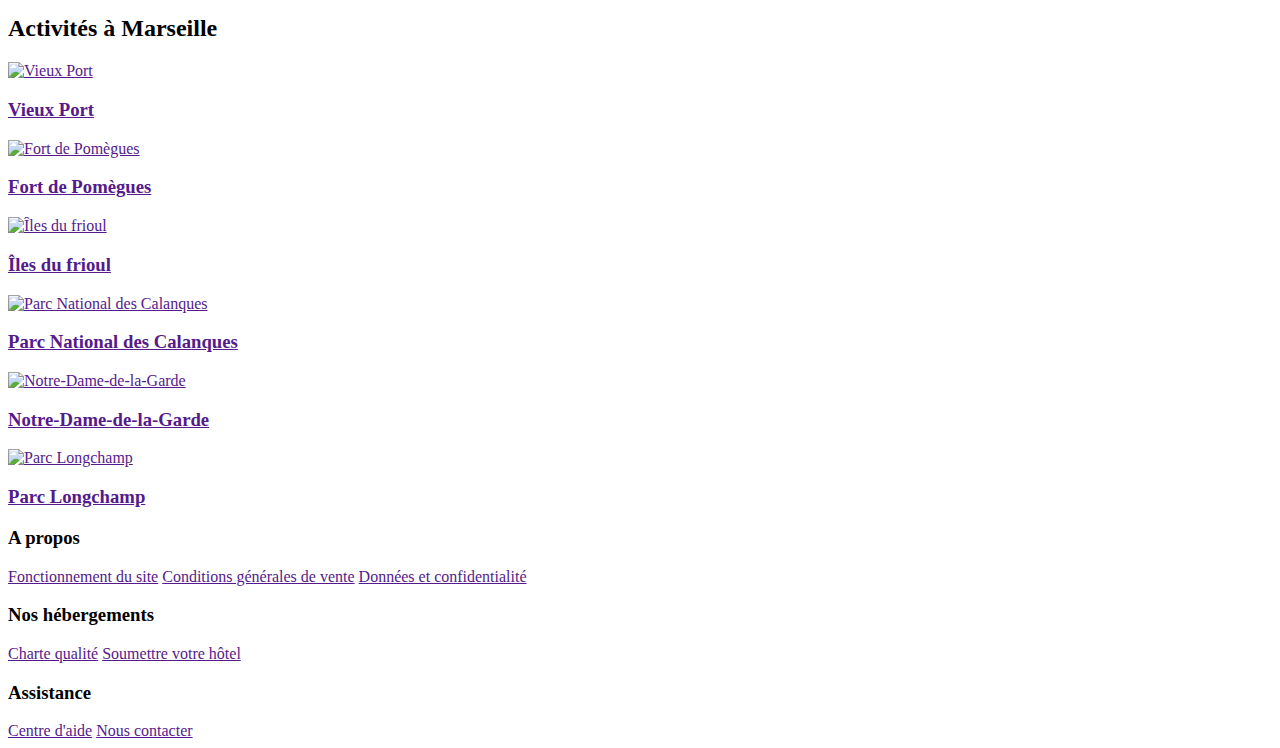
==== commit 4fa7180d: "finalisation du code" ====
--- a/Reservia.html
+++ b/Reservia.html
@@ -1,316 +1,406 @@
+
 <!DOCTYPE html>
-<html>
-<head>
-	<meta charset="utf-8">
-	<title>Reservia</title>
-	<link rel="stylesheet" type="text/css" href="Reservia.css">
-	<script src="https://kit.fontawesome.com/d5f4fa4499.js" crossorigin="anonymous"></script>
-	
-</head>
-     <body> 
-		<div id="bloc page">
-			    <header>
-					 <div id="logo">
-						      <img src="logo_reservia.png" alt="Photo logo reservia">
-						 </div>
-						 <nav>
-							<a class="nav" href="#accommodation">Hébergements</a>
-	
-							<a class="nav" href="#activity">Activités</a>
-						  </nav>
-						  <div id="inscription">
-							<a class="nav blue" href="#">S'inscrire</a>
-						  </div>
-				 </header>
-				<h1>Trouvez votre hébergement pour des vacances de rêve</h1>
-				<h2 id="fontWeight">En plein centre ville ou en pleine nature</h2>
-		  
-				<form>
-				  <label for="localization"><i class="fas fa-map-marker-alt"></i></label>
-				  <input
-					type="text"
-					id="localization"
-					name="localization"
-					placeholder="Marseille,France"
-				  />
-				  <button>
-					<span id="rechercher">Rechercher</span
-					><span id="loupe"><i class="fas fa-search"></i></span>
-				  </button>
-				</form>
-		         <div id="filters">
-				  <h3>Filtres</h3>
-				  <div id="filtersType">
-					<div class="filtersType">
-					  <i class="fas fa-money-bill-wave"></i>
-					  <h3>Économique</h3>
-					</div>
-					<div class="filtersType">
-					  <i class="fas fa-child"></i>
-					  <h3>Familial</h3>
-					</div>
-					<div class="filtersType">
-					  <i class="fas fa-heart"></i>
-					  <h3>Romantique</h3>
-					</div>
-					<div class="filtersType">
-					  <i class="fas fa-dog"></i>
-					  <h3>Animaux autorisés</h3>
-					</div>
-				  </div>
-				</div>
-		  
-				<div id="information">
-				  <i class="fas fa-info"></i>
-				  <p>Plus de 500 logements sont disponibles dans cette ville</p>
-				</div>
-                <main>
-					   <section id="Premieresection">
-						   <h2>Hébergements à marseille</h2>
-						    <div class="photo1"
-								<figure>
-								<div class="cadrephoto1">
-								<img src="aubergelacanebiere2.jpg" 
-								alt="Auber la canebiere">
-								</div>
-								<div class="photo1texte">
-								<figcaption><h3>Auberge la canebiere</h3></figcaption>
-								<figcaption><p> à partir de 25€</p></figcaption>
-								</div>
-								     <div class="etoiles">
-									 <i class="fas fa-star"></i>
-									 <i class="fas fa-star"></i>
-									 <i class="fas fa-star"></i>
-									 <i class="fas fa-star"></i>
-                                     <i class="fas fa-star colorThird">
-                                     </i>
-								    </div>
-								  </div>
-						   </div>
-						     <div class="photo2">
-								 <figure>
-								  <img src="Hôtel_du_port.jpg" alt="Hôtel du port"
-								   <div class="photo2texte">
-									     <figcaption><h3>Hôtel du port</h3></figcaption>
-									     <figcaption><p>Nuit à partir de 52€</p></figcaption>
-								         <figcaption> 
-										 <div class="etoiles">
-										 <i class="fas fa-star"></i>
-										 <i class="fas fa-star"></i>
-										 <i class="fas fa-star"></i>
-										 <i class="fas fa-star"></i>
-										 <i class="fas fa-star"></i>
-										 </div>
-										 </figcaption>
-							      </figure>
-								</div>
-								     <div class="photo3">
-									      <figure>
-										       <img src="Hôtel_les_mouettes.jpg" alt="Hôtel les mouettes">
-									     <div class="photo3texte">
-												<figcaption><h3>Hôtel les mouettes</h3></figcaption>
-												<figcaption><p>Nuit à partir de 76€</p></figcaption>
-												<figcaption>
-													  <div class="etoiles">
-														   <i class="fas fa-star"></i>
-														   <i class="fas fa-star"></i>
-														   <i class="fas fa-star"></i>
-														   <i class="fas fa-star"></i>
-														   <i class="fas fa-star colorThird"></i>
-														</div>
-												</figcaption>
-											</div>
-									    </figure>
-									 </div>
-								 <div class="photo4"></div>
-								    <figure>
-										 <img src="Hôtel_de_la_mer.jpg" alt="Hôtel de la mer">
-										 <div class="photo4texte">
-											<figcaption><h3>Hôtel de la mer</h3></figcaption>  
-											<figcaption><p>Nuit à partir de 46€</p></figcaption>
-											<figcaption>
-												  <div class="etoiles"></div>
-												       <i class="fas fa-star"></i>
-													   <i class="fas fa-star"></i>
-													   <i class="fas fa-star"></i>
-													   <i class="fas fa-star colorThird"></i>
-													   <i class="fas fa-star colorThird"></i>
-											</figcaption>
-										 </div>
-                                     </figure>
-									  <div class="photo5">
-										   <figure>
-											    <img src="Auberge_le_panier.jpg" alt="Auberge le panier">
-												<div class="photo5texte">
-													 <figcaption><h3>Auberge le panier</h3></figcaption>
-													 <figcaption><p>Nuit à parti de 23€</p></figcaption>
-													 <figcaption>
-														   <div class="etoiles">
-                                                                <i class="fas fa-star"></i>
-																<i class="fas fa-star"></i>
-																<i class="fas fa-star"></i>
-																<i class="fas fa-star"></i>
-																<i class="fas fa-star colorThird"></i>
-														   </div>
-													 </figcaption>
-												</div>
-										   </figure>
-									  </div>
-								          <div class="photo6">
-											  <figure>
-											  <img src="Hôtel_chez_Amina.jpg" alt="Hôtel_chez_Amina">
-											   <div class="photo6texte">
-												    <figcaption><h3>Hôtel chez Amina</h3></figcaption>
-													<figcaption><p>Nuit à partir de 96€</p></figcaption>
-													<figcaption>
-														 <div class="etoiles">
-                                                             <i class="fas fa-star"></i>
-															 <i class="fas fa-star"></i>
-															 <i class="fas fa-star"></i>
-															 <i class="fas fa-star"></i>
-															 <i class="fas fa-star"></i>
-														 </div>
-													</figcaption>
-											   </div>
-											  </figure>
-											   </div>
-								  <h3 id="marge">Aficcher plus</h3>
-									 </section>
-									 </div>
-		                <section id="Lespluspopulaires">
-				          <div id="Lespluspopulairestitre"> 
-                             <h2>Les plus populaires</h2>
-					         <i class="fas fa-chart-line"></i>
-					         <div id="bloclespluspopulaires">
-                             <div class="photo7">
-								   <figure>
-                                   <img src="Hotel_Le_soleil_du_matin.jpg" alt="Hôtel Le soleil du matin">
-								    <div class="photo7texte">
-                                         <figcaption><h3>Hôtel Le soleil du matin</h3></figcaption>
-										 <figcaption><p>Nuit à partir de 128€</p></figcaption>
-										 <figcaption>
-											   <div class="etoiles">
-                                                   <i class="fas fa-star"></i>
-												   <i class="fas fa-star"></i>
-												   <i class="fas fa-star"></i>
-												   <i class="fas fa-star"></i>
-												   <i class="fas fa-star"></i>
-											   </div>
-										 </figcaption>
-									</div>
-								   </figure>
-                              </div>
-							  <div id="photo8">
-                                    <figure>
-										<img src="Au_coeur_de_l'eau_Chambres_d'hôtes.jpg" 
-										alt="Au coeur de l'eau Chambres d'hôtes">
-										<div class="photo8texte">
-											<figcaption><h3>Au coeur de l'eau Chambres d'hôtes</h3></figcaption>
-											<figcaption><p>Nuit à partir de 71€</p></figcaption>
-											<figcaption>
-												 <div class="etoiles">
-													 <i class=" fas fa-star"></i>
-													 <i class="fas fa-star"></i>
-													 <i class=" fas fa-star"></i>
-													 <i class=" fas fa-star"></i>
-													 <i class="fas fa-star colorThird"></i>
-												 </div>
-											</figcaption>
-                                       </div>
-									</figure>
-							   </div>
-							     <div id="photo9">
-                                     <figure>
-										  <img src="Hôtel_Tout_bleu_et_Blanc.jpg" 
-										  alt="HôtelTout bleu et Blanc">
-										  <div class="photo9texte">
-											  <figcaption><h3>Hôtel Tout bleu et Blanc</h3></figcaption>
-											  <figcaption><p>Nuit à partir de 68€</p></figcaption>
-											  <figcaption>
-												  <div class="etoiles">
-                                                     <i class="fas fa-star"></i>
-													 <i class="fas fa-star"></i>
-													 <i class="fas fa-star"></i>
-													 <i class="fas fa-star"></i>
-													 <i class="fas fa-star colorThird"></i>
-												  </div>
-											  </figcaption>
-
-										  </div>
-									 </figure>
-							   </div>
-						 </div>
-				 </div> 
-			</section>
-		 </main>
-		   <section id="ActiviteMarseille">
-			       <h2>Activiés à Marseille</h2>
-			     <div class="contener1photo">
-                      <figure>
-						   <img src="Vieux_Port.jpg" alt="Vieux Port">
-						   <div class="photo10texte">
-							   <figcaption><h3>Vieux Port</h3></figcaption>
-                           </div>
-					  </figure>
-                     </div>
-				  <div class="conterner2photos">
-					   <figure>
-						   <img src="Fort_de_Pomègues.jpg" 
-						   alt="Fort de Pomègues">
-						   <div class="photo11texte">
-                                 <figcaption><h3>Fort de Pomègues</h3></figcaption>
-						   </div>
-					    </figure>
-					     <figure>
-						     <img src="Iles_du_frioul.jpg" 
-							 alt="Iles du Frioul">
-							 <div class="photo11texte">
-                                 <figcaption><h3>Ile du Frioul</h3></figcaption>
-							 </div>
-					     </figure>
-					</div>
-				  <div class="contener1photo">
-					   <figure>
-						     <img src="Parc_National_des_Calanques.jpg" 
-						     alt="Parc National des Calanques">
-						     <div class="photo12texte">
-							 <figcaption><h3>Parc National des Calanques</h3></figcaption>
-						     </div>
-					   </figure>
-					</div>
-				  <div class="conterner2photos">
-					  <figure>
-						  <img src="Notre_Dame_de_La_Garde.jpg" 
-						  alt="Notre Dame de La Garde">
-						  <div class="photo13texte">
-						     <figcaption><h3>Notre Dame de La Garde</h3></figcaption>
-						  </div>
-					  </figure>
-					   <figure>
-						     <img src="Parc_Longchamp.jpg" alt="Parc Longchamp">
-						     <div class="photo13texte">
-							   <figcaption><h3>Parc Longchamp</h3></figcaption>
-						     </div>
-					   </figure>
-					</div>
-		     </section>
-		     <footer>
-			         <div class="footercontenus">
-				     <h3>A propos</h3>
-				     <a href="">Fonctionnement du site</a>
-				     <a href="">Conditions générales de vente</a>
-				     <a href="">Données et confidentialité</a>
-			         </div>
-			         <div class="footerContent">
-				     <h3>Nos hébergements</h3>
-				     <a href="">Charte qualité</a>
-				     <a href="">Soumettre votre hôtel</a>
-			       </div>
-			     <div class="footerContent">
-				     <h3>Assistance</h3>
-				     <a href="">Centre d'aide</a>
-				      <a href="">Nous contacter</a>
-			     </div>
-		     </footer>
-	 </body>
+<html lang="fr">
+  <head>
+    <meta charset="UTF-8" />
+    <meta http-equiv="X-UA-Compatible" content="IE=edge" />
+    <meta name="viewport" content="width=device-width, initial-scale=1.0" />
+    <title>Reservia</title>
+    <link rel="stylesheet" href="style.css" />
+    <link
+      rel="stylesheet"
+      href="https://use.fontawesome.com/releases/v5.8.1/css/all.css"
+      integrity="sha384-50oBUHEmvpQ+1lW4y57PTFmhCaXp0ML5d60M1M7uH2+nqUivzIebhndOJK28anvf"
+      crossorigin="anonymous"
+    />
+    <link
+      rel="shortcut icon"
+      href="./images/logo/Reservia.svg"
+      type="image/x-icon"
+    />
+  </head>
+  <body>
+    <div id="bloc_page">
+      <header>
+        <div id="logo">
+          <img src="logo_reservia.png" alt="Photo logo Reservia" />
+        </div>
+        <nav>
+          <a class="nav" href="#accommodation">Hébergements</a>
+
+          <a class="nav" href="#activity">Activités</a>
+        </nav>
+        <div id="inscription">
+          <a class="nav blue" href="#">S'inscrire</a>
+        </div>
+      </header>
+
+      <h1>Trouvez votre hébergement pour des vacances de rêve</h1>
+      <h2 id="fontWeight">En plein centre ville ou en pleine nature</h2>
+
+      <form>
+        <label for="localization"><i class="fas fa-map-marker-alt"></i></label>
+        <input
+          type="text"
+          id="localization"
+          name="localization"
+          placeholder="Marseille,France"
+        />
+        <button>
+          <span id="rechercher">Rechercher</span
+          ><span id="loupe"><i class="fas fa-search"></i></span>
+        </button>
+      </form>
+
+      <div id="filters">
+        <h3>Filtres</h3>
+        <div id="filtersType">
+          <div class="filtersType">
+            <i class="fas fa-money-bill-wave"></i>
+            <h3>Économique</h3>
+          </div>
+          <div class="filtersType">
+            <i class="fas fa-child"></i>
+            <h3>Familial</h3>
+          </div>
+          <div class="filtersType">
+            <i class="fas fa-heart"></i>
+            <h3>Romantique</h3>
+          </div>
+          <div class="filtersType">
+            <i class="fas fa-dog"></i>
+            <h3>Animaux autorisés</h3>
+          </div>
+        </div>
+      </div>
+
+      <div id="information">
+        <i class="fas fa-info"></i>
+        <p>Plus de 500 logements sont disponibles dans cette ville</p>
+      </div>
+
+      <main>
+        <section id="Premieresection">
+          <h2>Hébergements à Marseille</h2>
+          <div class="bloc_1">
+            <div class="plaque">
+              <a href="">
+                <div class="photo1">
+                  <img
+                    src="aubergelacanebiere2.jpg"
+                    alt="Auberge La Cannebière"
+                  />
+                </div>
+                <div class="phototexte">
+                  <h3>Auberge la cannebière</h3>
+                  <p>Nuit à partir de 25€</p>
+                  <div class="stars">
+                    <i class="fas fa-star"></i>
+                    <i class="fas fa-star"></i>
+                    <i class="fas fa-star"></i>
+                    <i class="fas fa-star"></i>
+                    <i class="fas fa-star colorThird"></i>
+                  </div>
+                </div>
+              </a>
+            </div>
+
+            <div class="plaque">
+              <a href="">
+                <div class="photo2">
+                  <img
+                    src="Hôtel_du_port.jpg"
+                    alt="Hôtel du port"
+                  />
+                </div>
+                <div class="phototexte">
+                  <h3>Hôtel du port</h3>
+                  <p>Nuit à partir de 52€</p>
+                  <div class="etoiles">
+                    <i class="fas fa-star"></i>
+                    <i class="fas fa-star"></i>
+                    <i class="fas fa-star"></i>
+                    <i class="fas fa-star"></i>
+                    <i class="fas fa-star"></i>
+                  </div>
+                </div>
+              </a>
+            </div>
+            <div class="plaque">
+              <a href="">
+                <div class="photo3">
+                  <img
+                    src="Hôtel_les_mouettes.jpg"
+                    alt="Hôtel Les mouettes"
+                  />
+                </div>
+                <div class="phototexte">
+                  <h3>Hôtel Les mouettes</h3>
+                  <p>Nuit à partir de 75€</p>
+                  <div class="stars">
+                    <i class="fas fa-star"></i>
+                    <i class="fas fa-star"></i>
+                    <i class="fas fa-star"></i>
+                    <i class="fas fa-star"></i>
+                    <i class="fas fa-star colorThird"></i>
+                  </div>
+                </div>
+              </a>
+            </div>
+          </div>
+          <div class="bloc_2">
+            <div class="plaque">
+              <a href="">
+                <div class="photo4">
+                  <img
+                    src="Hôtel_de_la_mer.jpg"
+                    alt="Hôtel de la mer"
+                  />
+                </div>
+                <div class="phototexte">
+                  <h3>Hôtel de la mer</h3>
+                  <p>Nuit à partir de 46€</p>
+                  <div class="stars">
+                    <i class="fas fa-star"></i>
+                    <i class="fas fa-star"></i>
+                    <i class="fas fa-star"></i>
+                    <i class="fas fa-star colorThird"></i>
+                    <i class="fas fa-star colorThird"></i>
+                  </div>
+                </div>
+              </a>
+            </div>
+            <div class="plaque">
+              <a href="">
+                <div class="photo5">
+                  <img
+                    src="Auberge_le_panier.jpg"
+                    alt="Auberge Le Panier"
+                  />
+                </div>
+                <div class="phototexte">
+                  <h3>Auberge Le Panier</h3>
+                  <p>Nuit à partir de 23€</p>
+                  <div class="stars">
+                    <i class="fas fa-star"></i>
+                    <i class="fas fa-star"></i>
+                    <i class="fas fa-star"></i>
+                    <i class="fas fa-star"></i>
+                    <i class="fas fa-star colorThird"></i>
+                  </div>
+                </div>
+              </a>
+            </div>
+            <div class="plaque">
+              <a href="">
+                <div class="photo6">
+                  <img
+                    src="Hôtel_chez_Amina.jpg"
+                    alt="Hotel chez Amina"
+                  />
+                </div>
+                <div class="phototexte">
+                  <h3>Hotel chez Amina</h3>
+                  <p>Nuit à partir de 96€</p>
+                  <div class="stars">
+                    <i class="fas fa-star"></i>
+                    <i class="fas fa-star"></i>
+                    <i class="fas fa-star"></i>
+                    <i class="fas fa-star"></i>
+                    <i class="fas fa-star"></i>
+                  </div>
+                </div>
+              </a>
+            </div>
+          </div>
+          <h3 id="marge">Afficher plus</h3>
+        </section>
+
+        <section id="Lespluspopulaires">
+          <div id="Lespluspopulairestitre">
+            <h2>Les plus populaires</h2>
+            <i class="fas fa-chart-line"></i>
+          </div>
+          <div id="Bloclespluspopulaires">
+            <div class="plaque">
+              <a href="">
+                <div class="photo">
+                  <img
+                    src="Hotel_Le_soleil_du_matin.jpg"
+                    alt="Hôtel Le soleil du matin"
+                  />
+                </div>
+                <div class="phototexte">
+                  <h3>Hôtel Le soleil du matin</h3>
+                  <p>Nuit à partir de 128€</p>
+                  <div class="stars">
+                    <i class="fas fa-star"></i>
+                    <i class="fas fa-star"></i>
+                    <i class="fas fa-star"></i>
+                    <i class="fas fa-star"></i>
+                    <i class="fas fa-star"></i>
+                  </div>
+                </div>
+              </a>
+            </div>
+            <div class="plaque">
+              <a href="">
+                <div class="photo">
+                  <img
+                    src="Au_coeur_de_l'eau_Chambres_d'hôtes.jpg"
+                    alt="Au coeur de l'eau Chambres d'hôtes"
+                  />
+                </div>
+                <div class="phototexte">
+                  <h3>Au coeur de l'eau Chambres d'hôtes</h3>
+                  <p>Nuit à partir de 71€</p>
+                  <div class="stars">
+                    <i class="fas fa-star"></i>
+                    <i class="fas fa-star"></i>
+                    <i class="fas fa-star"></i>
+                    <i class="fas fa-star"></i>
+                    <i class="fas fa-star colorThird"></i>
+                  </div>
+                </div>
+              </a>
+            </div>
+            <div class="plaque">
+              <a href="">
+                <div class="photo">
+                  <img
+                    src="Hôtel_Tout_bleu_et_Blanc.jpg"
+                    alt="Hôtel Tout bleu et Blanc"
+                  />
+                </div>
+                <div class="phototexte">
+                  <h3>Hôtel Tout bleu et Blanc</h3>
+                  <p>Nuit à partir de 68€</p>
+                  <div class="stars">
+                    <i class="fas fa-star"></i>
+                    <i class="fas fa-star"></i>
+                    <i class="fas fa-star"></i>
+                    <i class="fas fa-star"></i>
+                    <i class="fas fa-star colorThird"></i>
+                  </div>
+                </div>
+              </a>
+            </div>
+          </div>
+        </section>
+      </main>
+
+      <section id="ActiviteMarseille">
+        <h2>Activités à Marseille</h2>
+        <div class="bloc_3">
+          <div class="Contener1photo">
+            <div class="plaque">
+              <a href=""
+                ><div class="photo">
+                  <img
+                    src="Vieux_Port.jpg"
+                    alt="Vieux Port"
+                  />
+                </div>
+                <div class="phototexte">
+                  <h3>Vieux Port</h3>
+                </div>
+              </a>
+            </div>
+          </div>
+
+          <div class="contener2photos">
+            <div class="plaque" id="fortPomegues">
+              <a href=""
+                ><div class="photo">
+                  <img
+                    src="Fort_de_Pomègues.jpg"
+                    alt="Fort de Pomègues"
+                  />
+                </div>
+                <div class="phototexte">
+                  <h3>Fort de Pomègues</h3>
+                </div>
+              </a>
+            </div>
+            <div class="plaque" id="ilesDuFrioul">
+              <a href=""
+                ><div class="photo">
+                  <img
+                    src="Iles_du_frioul.jpg"
+                    alt="Îles du frioul"
+                  />
+                </div>
+                <div class="phototexte">
+                  <h3>Îles du frioul</h3>
+                </div>
+              </a>
+            </div>
+          </div>
+          <div class="Contener1photo">
+            <div class="plaque">
+              <a href=""
+                ><div class="photo">
+                  <img
+                    src="Parc_National_des_Calanques.jpg"
+                    alt="Parc National des Calanques"
+                  />
+                </div>
+                <div class="phototexte">
+                  <h3>Parc National des Calanques</h3>
+                </div>
+              </a>
+            </div>
+          </div>
+
+          <div class="Contener2photo">
+            <div class="plaque" id="notreDameDeLaGarde">
+              <a href=""
+                ><div class="photo">
+                  <img
+                    src="Notre_Dame_de_La_Garde.jpg"
+                    alt="Notre-Dame-de-la-Garde"
+                  />
+                </div>
+                <div class="phototexte">
+                  <h3>Notre-Dame-de-la-Garde</h3>
+                </div>
+              </a>
+            </div>
+            <div class="plaque" id="parcLongchamp">
+              <a href=""
+                ><div class="photo">
+                  <img
+                    src="Parc_Longchamp.jpg"
+                    alt="Parc Longchamp"
+                  />
+                </div>
+                <div class="phototexte">
+                  <h3>Parc Longchamp</h3>
+                </div>
+              </a>
+            </div>
+          </div>
+        </div>
+      </section>
+    </div>
+
+    <footer>
+      <div class="footerContenus">
+        <h3>A propos</h3>
+        <a href="">Fonctionnement du site</a>
+        <a href="">Conditions générales de vente</a>
+        <a href="">Données et confidentialité</a>
+      </div>
+      <div class="footerContenus">
+        <h3>Nos hébergements</h3>
+        <a href="">Charte qualité</a>
+        <a href="">Soumettre votre hôtel</a>
+      </div>
+      <div class="footerContenus">
+        <h3>Assistance</h3>
+        <a href="">Centre d'aide</a>
+        <a href="">Nous contacter</a>
+      </div>
+    </footer>
+  </body>
 </html>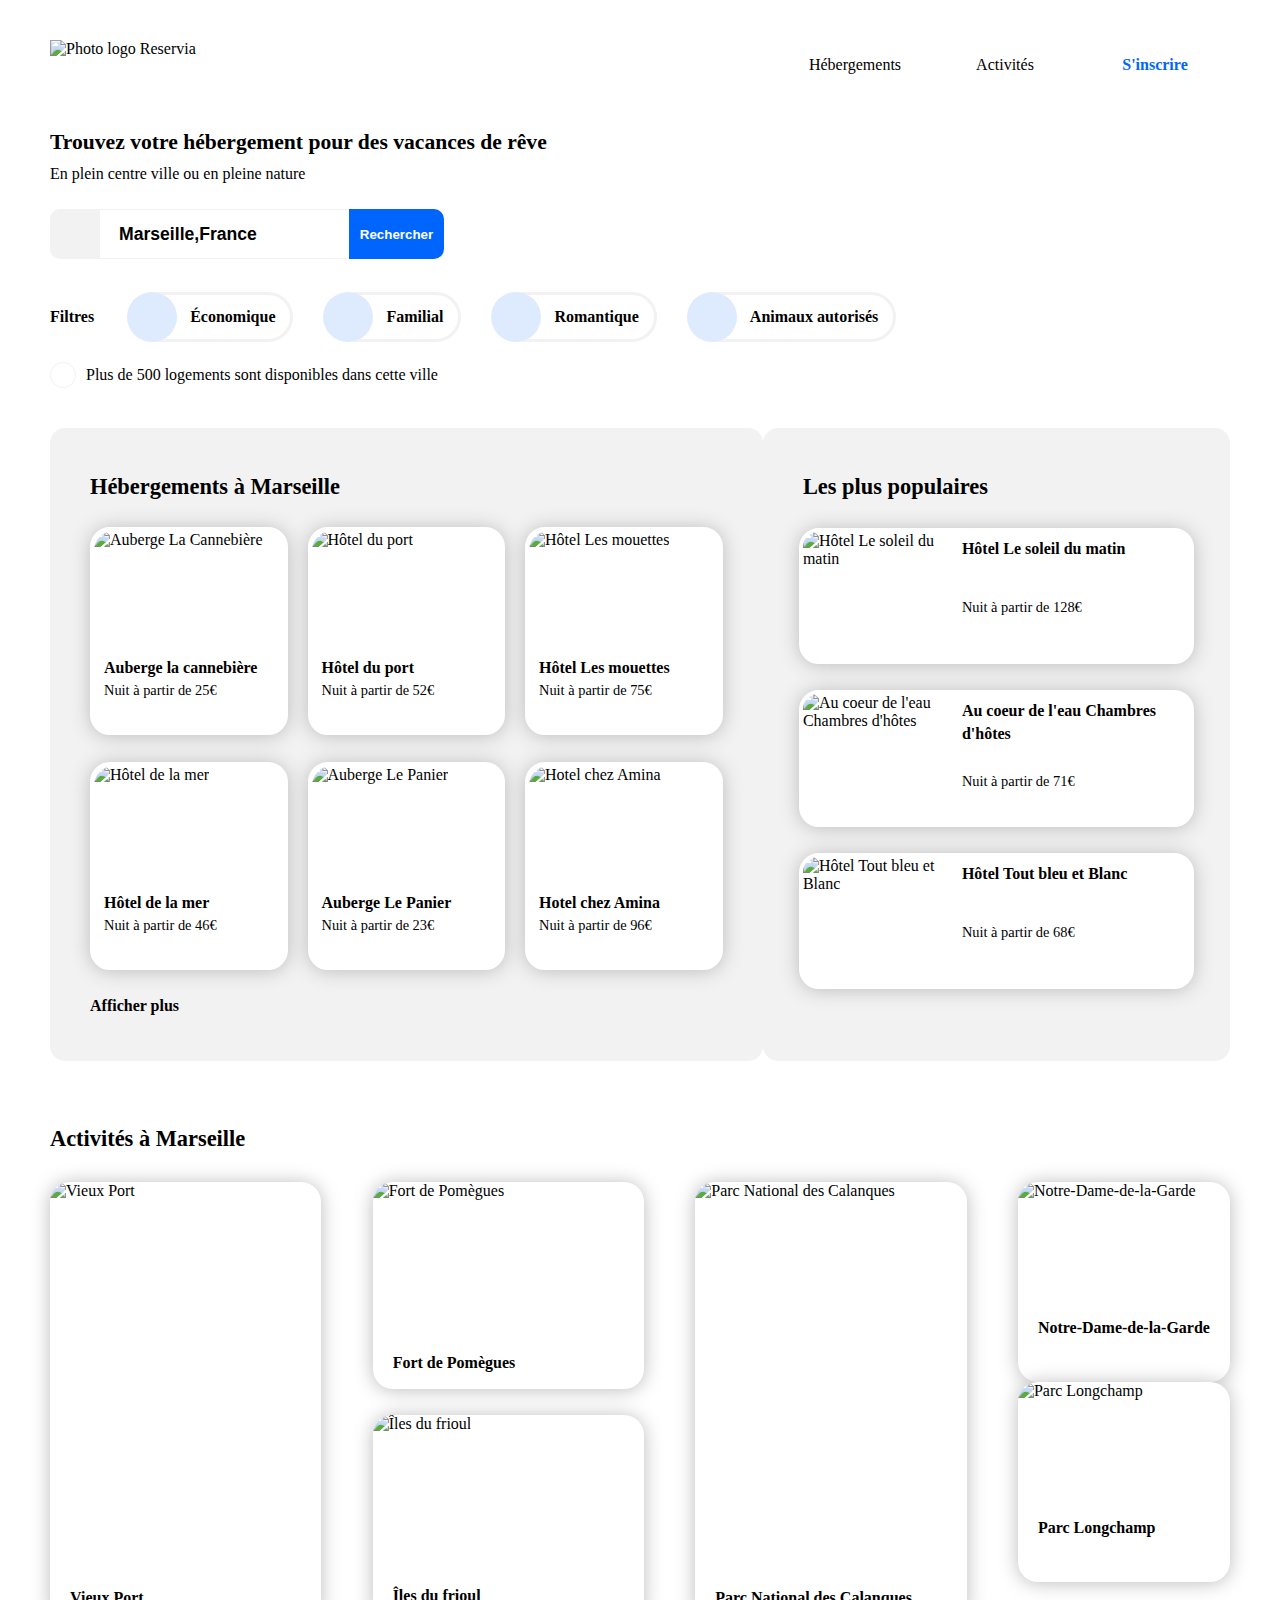
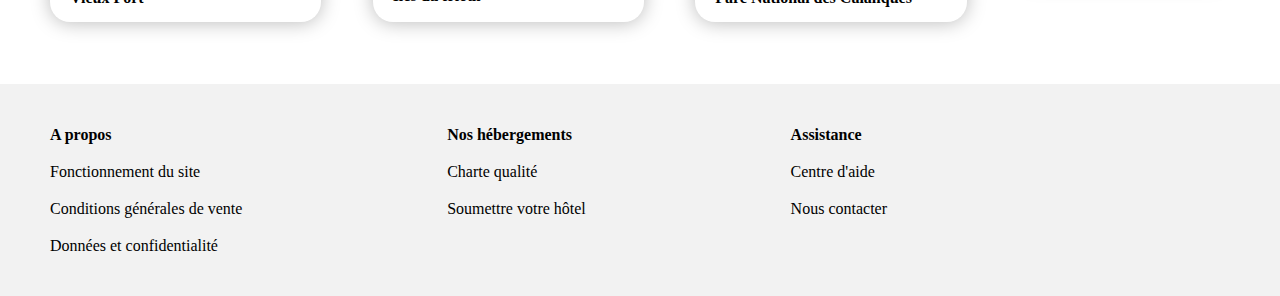
==== commit 50359361: "version finale avec commentaire" ====
--- a/Reservia.html
+++ b/Reservia.html
@@ -6,7 +6,7 @@
     <meta http-equiv="X-UA-Compatible" content="IE=edge" />
     <meta name="viewport" content="width=device-width, initial-scale=1.0" />
     <title>Reservia</title>
-    <link rel="stylesheet" href="style.css" />
+    <link rel="stylesheet" href="Reservia.css" />
     <link
       rel="stylesheet"
       href="https://use.fontawesome.com/releases/v5.8.1/css/all.css"
@@ -21,6 +21,7 @@
   </head>
   <body>
     <div id="bloc_page">
+      <!---La premiere section du site avec la navigation /lelogo /les différents filtres et le bouton pour rechercher-->
       <header>
         <div id="logo">
           <img src="logo_reservia.png" alt="Photo logo Reservia" />
@@ -78,16 +79,18 @@
         <i class="fas fa-info"></i>
         <p>Plus de 500 logements sont disponibles dans cette ville</p>
       </div>
+      
+      <!--Le corp du site avec ses différentes sections-->
 
       <main>
         <section id="Premieresection">
           <h2>Hébergements à Marseille</h2>
-          <div class="bloc_1">
-            <div class="plaque">
-              <a href="">
-                <div class="photo1">
-                  <img
-                    src="aubergelacanebiere2.jpg"
+          <div class="Bloc_section">
+            <div class="plaque">
+              <a href="">
+                <div class="photo">
+                  <img
+                    src="auberge_la_canebiere.jpg"
                     alt="Auberge La Cannebière"
                   />
                 </div>
@@ -107,9 +110,9 @@
 
             <div class="plaque">
               <a href="">
-                <div class="photo2">
-                  <img
-                    src="Hôtel_du_port.jpg"
+                <div class="photo">
+                  <img
+                    src="fred-kleber-gTbaxaVLvsg-unsplash.jpg"
                     alt="Hôtel du port"
                   />
                 </div>
@@ -128,9 +131,9 @@
             </div>
             <div class="plaque">
               <a href="">
-                <div class="photo3">
-                  <img
-                    src="Hôtel_les_mouettes.jpg"
+                <div class="photo">
+                  <img
+                    src="reisetopia-B8WIgxA_PFU-unsplash.jpg"
                     alt="Hôtel Les mouettes"
                   />
                 </div>
@@ -148,12 +151,12 @@
               </a>
             </div>
           </div>
-          <div class="bloc_2">
-            <div class="plaque">
-              <a href="">
-                <div class="photo4">
-                  <img
-                    src="Hôtel_de_la_mer.jpg"
+          <div class="Bloc_section">
+            <div class="plaque">
+              <a href="">
+                <div class="photo">
+                  <img
+                    src="annie-spratt-Eg1qcIitAuA-unsplash.jpg"
                     alt="Hôtel de la mer"
                   />
                 </div>
@@ -172,9 +175,9 @@
             </div>
             <div class="plaque">
               <a href="">
-                <div class="photo5">
-                  <img
-                    src="Auberge_le_panier.jpg"
+                <div class="photo">
+                  <img
+                    src="nicate-lee-kT-ZyaiwBe0-unsplash.jpg"
                     alt="Auberge Le Panier"
                   />
                 </div>
@@ -193,9 +196,9 @@
             </div>
             <div class="plaque">
               <a href="">
-                <div class="photo6">
-                  <img
-                    src="Hôtel_chez_Amina.jpg"
+                <div class="photo">
+                  <img
+                    src="febrian-zakaria-M6S1WvfW68A-unsplash.jpg"
                     alt="Hotel chez Amina"
                   />
                 </div>
@@ -215,6 +218,8 @@
           </div>
           <h3 id="marge">Afficher plus</h3>
         </section>
+
+        <!--Ici nous avons le contenu qui sera sur le coté-->
 
         <section id="Lespluspopulaires">
           <div id="Lespluspopulairestitre">
@@ -226,7 +231,7 @@
               <a href="">
                 <div class="photo">
                   <img
-                    src="Hotel_Le_soleil_du_matin.jpg"
+                    src="emile-guillemot-Bj_rcSC5XfE-unsplash.jpg"
                     alt="Hôtel Le soleil du matin"
                   />
                 </div>
@@ -247,7 +252,7 @@
               <a href="">
                 <div class="photo">
                   <img
-                    src="Au_coeur_de_l'eau_Chambres_d'hôtes.jpg"
+                    src="aw-creative-VGs8z60yT2c-unsplash.jpg"
                     alt="Au coeur de l'eau Chambres d'hôtes"
                   />
                 </div>
@@ -268,7 +273,7 @@
               <a href="">
                 <div class="photo">
                   <img
-                    src="Hôtel_Tout_bleu_et_Blanc.jpg"
+                    src="febrian-zakaria-sjvU0THccQA-unsplash.jpg"
                     alt="Hôtel Tout bleu et Blanc"
                   />
                 </div>
@@ -289,15 +294,17 @@
         </section>
       </main>
 
+      <!--La dernierre section  du corp avec les différentes activités-->
+
       <section id="ActiviteMarseille">
         <h2>Activités à Marseille</h2>
-        <div class="bloc_3">
-          <div class="Contener1photo">
-            <div class="plaque">
-              <a href=""
-                ><div class="photo">
-                  <img
-                    src="Vieux_Port.jpg"
+        <div class="ActiviteMarseillecontener">
+          <div class="contener1photo">
+            <div class="plaque">
+              <a href=""
+                ><div class="photo">
+                  <img
+                    src="reno-laithienne-QUgJhdY5Fyk-unsplash.jpg"
                     alt="Vieux Port"
                   />
                 </div>
@@ -313,7 +320,7 @@
               <a href=""
                 ><div class="photo">
                   <img
-                    src="Fort_de_Pomègues.jpg"
+                    src="paul-hermann-QFTrLdQIRhI-unsplash.jpg"
                     alt="Fort de Pomègues"
                   />
                 </div>
@@ -326,7 +333,7 @@
               <a href=""
                 ><div class="photo">
                   <img
-                    src="Iles_du_frioul.jpg"
+                    src="kevin-hikari-rV_Qd1l-VXg-unsplash.jpg"
                     alt="Îles du frioul"
                   />
                 </div>
@@ -336,12 +343,12 @@
               </a>
             </div>
           </div>
-          <div class="Contener1photo">
-            <div class="plaque">
-              <a href=""
-                ><div class="photo">
-                  <img
-                    src="Parc_National_des_Calanques.jpg"
+          <div class="contener1photo">
+            <div class="plaque">
+              <a href=""
+                ><div class="photo">
+                  <img
+                    src="kilyan-sockalingum-NR8-cBCN3aI-unsplash.jpg"
                     alt="Parc National des Calanques"
                   />
                 </div>
@@ -352,12 +359,12 @@
             </div>
           </div>
 
-          <div class="Contener2photo">
+          <div class="contener2photo">
             <div class="plaque" id="notreDameDeLaGarde">
               <a href=""
                 ><div class="photo">
                   <img
-                    src="Notre_Dame_de_La_Garde.jpg"
+                    src="florian-wehde-xW9e8gdotxI-unsplash.jpg"
                     alt="Notre-Dame-de-la-Garde"
                   />
                 </div>
@@ -370,7 +377,7 @@
               <a href=""
                 ><div class="photo">
                   <img
-                    src="Parc_Longchamp.jpg"
+                    src="lena-paulin-wH2-EJoDcV0-unsplash.jpg"
                     alt="Parc Longchamp"
                   />
                 </div>
@@ -383,6 +390,8 @@
         </div>
       </section>
     </div>
+
+    <!--Le pied du site -->
 
     <footer>
       <div class="footerContenus">
--- a/Reservia.css
+++ b/Reservia.css
@@ -0,0 +1,895 @@
+
+/* Déclarations de variables */
+:root {
+  --colorPrimary: #0065fc;
+  --colorSecondary: #deebff;
+  --colorThird: #f2f2f2;
+}
+
+/* Ajout de la police de caractere "Raleway" */
+@font-face {
+  font-family: "Raleway-Regular";
+  src: url("./Policy/static/Raleway-Regular.ttf");
+}
+
+/* Application de la police pour tout le body */
+body {
+  font-family: "Raleway-Regular", serif, sans-serif;
+  margin: 0;
+}
+
+/* Container pour appliquer une marge à l'ensemble du document sauf au footer */
+#bloc_page 
+{
+   margin: 0 50px;
+}
+
+a 
+ {
+   text-decoration: none;
+   color: black;
+ }
+
+/* cover
+Le contenu remplacé est dimensionné pour maintenir son ratio d'affichage tout en remplissant toute la boîte de contenu. La taille réelle est calculée pour couvrir la zone décrite par la hauteur et la largeur de l'élément. Si les ratios de l'objet et de la boîte ne correspondent pas, le contenu remplacé sera rogné. */
+img 
+{
+   object-fit: cover;
+}
+
+/*HEADER*/
+header 
+{
+   display: flex;
+   height: 130px;
+}
+
+#logo 
+{
+   display: flex;
+   align-items: center;
+   width: 100%;
+}
+
+#logo img 
+ {
+   height: 50px;
+ }
+
+nav 
+ {
+   display: flex;
+   align-items: center;
+ }
+
+.nav 
+ {
+   display: flex;
+   align-items: center;
+   justify-content: center;
+   height: 99%;
+   width: 150px;
+ }
+
+.nav:hover
+  {
+   border-top: 2px solid var(--colorPrimary);
+   position: relative;
+   bottom: 1px;
+   color: var(--colorPrimary);
+ }
+
+.blue 
+ {
+   color: var(--colorPrimary);
+   font-weight: 900;
+ }
+
+#inscription 
+ {
+   display: flex;
+   align-items: center;
+ }
+
+h1 
+ {
+   margin: 0px 0 10px 0;
+   font-size: 1.35rem;
+ }
+
+h2 
+ {
+   font-size: 1.4rem;
+   font-weight: 900;
+   margin: 0 0 26px 0;
+ }
+h3 
+ {
+   margin: 0;
+   font-size: 1rem;
+   font-weight: 900;
+ }
+
+#fontWeight 
+ {
+   margin-bottom: 26px;
+   font-size: 1rem;
+   font-weight: 200;
+ }
+
+p 
+ {
+   margin: 0;
+ }
+
+/*FORM */
+form 
+ {
+   display: flex;
+ }
+
+label 
+ {
+   background: var(--colorThird);
+   border-radius: 10px 0 0 10px;
+   width: 50px;
+   height: 50px;
+   display: flex;
+   align-items: center;
+   justify-content: center;
+ }
+
+label i 
+ {
+   font-size: 20px;
+ }
+
+input 
+{
+   width: 228px;
+   padding-left: 19px;
+   font-weight: 900;
+   border-top: 1px solid var(--colorThird);
+   border-bottom: 1px solid var(--colorThird);
+   border-right: 0;
+   border-left: 0;
+   font-size: 1.1rem;
+}
+
+input::placeholder 
+ {
+   color: black;
+   font-size: 1.1rem;
+ }
+
+button 
+ {
+   width: 95px;
+   margin: 0;
+   background: var(--colorPrimary);
+   color: white;
+   font-weight: 900;
+   padding: 0 10px;
+   border-radius: 0 10px 10px 0;
+   border: none;
+   cursor: not-allowed;
+ }
+
+#loupe 
+ {
+   display: none;
+ }
+
+/*FILTERS*/
+#filters 
+  {
+   display: flex;
+   align-items: center;
+   margin-top: 33px;
+ }
+
+#filters h2 
+ {
+   margin: 0;
+ }
+
+#filtersType 
+  {
+   display: flex;
+   margin-left: 33px;
+ }
+
+.filtersType 
+ {
+   display: flex;
+   align-items: center;
+ }
+
+.filtersType:hover 
+{
+  cursor: not-allowed;
+  color: red;
+}
+
+.filtersType i 
+{
+  display: flex;
+  align-items: center;
+  justify-content: center;
+  color: var(--colorPrimary);
+  width: 50px;
+  height: 50px;
+  background-color: var(--colorSecondary);
+  border-radius: 50%;
+  z-index: 2;
+}
+
+.filtersType h3 
+{
+  position: relative;
+  right: 20px;
+  height: 44px;
+  padding: 0px 15px 0px 30px;
+  border: 3px solid var(--colorThird);
+  border-radius: 0 25px 25px 0;
+  white-space: nowrap;
+  margin-right: 10px;
+  display: flex;
+  align-items: center;
+}
+
+/* INFORMATION */
+#information 
+{
+  display: flex;
+  align-items: center;
+  margin: 20px 0;
+}
+
+#information i 
+{
+  display: flex;
+  align-items: center;
+  justify-content: center;
+  margin-right: 10px;
+  color: var(--colorPrimary);
+  font-size: 0.7rem;
+  height: 24px;
+  width: 24px;
+  border-radius: 50%;
+  border: 1px solid var(--colorThird);
+}
+
+/*MAIN */
+main 
+{
+  display: flex;
+  justify-content: space-between;
+  margin-top: 40px;
+}
+
+section 
+ {
+   display: flex;
+   justify-content: space-between;
+   flex-direction: column;
+   background-color: var(--colorThird);
+   border-radius: 15px;
+   padding: 46px 40px;
+ }
+
+#Premieresection
+{
+  width: 60%;
+}
+
+.Bloc_section
+{
+  display: flex;
+  justify-content: space-between;
+  align-items: center;
+}
+
+.plaque
+{
+   display: flex;
+   height: 200px;
+   width: 30%;
+   border: 4px solid white;
+   background-color: white;
+   border-radius: 20px;
+   box-shadow: 0px 1px 19px 0px #bcbcbc;
+   color: black;
+   margin-bottom: 26px;
+}
+
+.plaque a 
+{
+  width: 100%;
+}
+
+.photo
+{
+  width: 100%;
+  height: 60%;
+  border-radius: 20px 20px 0 0;
+  overflow: hidden;
+}
+
+.photo img 
+{
+  height: 100%;
+  width: 100%;
+}
+
+.phototexte
+{
+  padding: 5px 10px;
+  line-height: 23px;
+  white-space: nowrap;
+  font-size: 0.9rem;
+}
+
+.etoiles 
+{
+  color: var(--colorPrimary);
+  font-size: 0.6rem;
+}
+
+.colorThird 
+{
+  color: var(--colorThird);
+}
+
+#Lesplupopulaires
+{
+  width: 25%;
+}
+
+#Lesplupolairestitre 
+{
+  display: flex;
+  align-items: center;
+  justify-content: space-between;
+  width: 100%;
+}
+
+#Lespluspopulaires .fa-chart-line 
+{
+  font-size: 1.4rem;
+  margin-bottom: 26px;
+}
+
+#Bloclespluspopulaires
+{
+  display: flex;
+  flex-direction: column;
+  align-items: center;
+  justify-content: space-between;
+  height: 90%;
+}
+
+#Lespluspopulaires .plaque
+{
+  width: 100%;
+  height: 129px;
+}
+#Lespluspopulaires .plaque a 
+{
+  display: flex;
+  height: 100%;
+}
+
+#Lespluspopulaires .photo
+{
+  height: 100%;
+  width: 148px;
+  border-radius: 15px 0 0 15px;
+}
+
+#Lespluspopulaires .phototexte 
+ {
+  display: flex;
+  flex-direction: column;
+  justify-content: space-between;
+  width: 60%;
+  white-space: normal;
+  margin-left: 10px;
+ }
+
+/*ActiviteMarseille*/
+#ActiviteMarseille 
+{
+  margin-top: 65px;
+  padding: 0;
+  background-color: white;
+}
+
+#ActiviteMarseille h2 
+{
+  margin-bottom: 30px;
+}
+
+.ActiviteMarseillecontener
+{
+  display: flex;
+  justify-content: space-between;
+}
+
+.contener1photo,
+.contener2photos 
+{
+  width: 23%;
+}
+
+#ActiviteMarseille .plaque 
+{
+  width: 100%;
+  border: none;
+  margin: 0;
+}
+
+.contener1photo .plaque
+{
+  height: 100%;
+}
+
+.contener2photos
+{
+  display: flex;
+  flex-direction: column;
+  justify-content: space-between;
+}
+
+.contener2photos .plaque 
+{
+  height: 47%;
+}
+
+.contener1photo .photo
+{
+  height: 390px;
+}
+
+.contener2photos .photo
+{
+  height: 155px;
+}
+
+.contener2photos a 
+{
+  width: 100%;
+}
+
+#ActiviteMarseille .phototexte
+{
+  padding: 0 20px;
+  display: flex;
+  align-items: center;
+  white-space: normal;
+  height: 50px;
+}
+
+/*FOOTER */
+footer 
+{
+  margin-top: 62px;
+  padding: 32px 393px 32px 50px;
+  display: flex;
+  justify-content: space-between;
+  background-color: var(--colorThird);
+}
+
+.footerContenus 
+{
+  display: flex;
+  flex-direction: column;
+  line-height: 37px;
+}
+/*RESPONSIVE*/
+
+/* 1200px*/
+
+@media (max-width: 1200px) 
+{
+  #bloc_page
+  {
+    display: flex;
+    align-items: center;
+    flex-direction: column;
+  }
+
+  header 
+  {
+    width: 100%;
+  }
+
+  main 
+  {
+    flex-direction: column;
+    align-items: center;
+  }
+
+  #accommodations 
+  {
+    width: 100%;
+    margin-top: 20px;
+    order: 2;
+  }
+
+  #accommodations h2,
+  #accommodations .plaque
+  {
+    margin-bottom: 30px;
+  }
+
+  #Lespluspopulaires 
+  {
+    width: 100%;
+  }
+
+  #Bloclespluspopulaires
+  {
+    flex-direction: row;
+    justify-content: space-between;
+    width: 100%;
+  }
+
+  #Lespluspopulaires .plaque
+  {
+    width: 32%;
+  }
+
+  #ActiviteMarseille
+  {
+    width: 100%;
+    margin-top: 30px;
+  }
+
+  #ActiviteMarseille .plaque
+  {
+    height: 200px;
+  }
+
+  #ActiviteMarseille .contener2photos .plaque 
+  {
+    width: 49%;
+  }
+
+  .ActiviteMarseillecontener
+  {
+    flex-direction: column;
+    align-items: center;
+    height: 100%;
+  }
+
+  .contener1photo,
+  .contener2photos
+  {
+    margin-bottom: 20px;
+    height: 200px;
+    width: 100%;
+  }
+
+  .contener1photo a 
+  {
+    width: 100%;
+  }
+
+  .contener1photo .plaque 
+  {
+    min-width: 100%;
+  }
+
+  .contener2photos .photo,
+  .contener1photo .photo 
+  {
+    height: 150px;
+  }
+
+  .contener2photos .phototexte,
+  .contener1photo .phototexte 
+  {
+    height: 35px;
+    justify-content: center;
+  }
+
+  .contener2photos
+  {
+    flex-direction: row;
+  }
+
+  .contener2photos .plaque 
+  {
+    height: 100%;
+  }
+
+  footer 
+  {
+    margin-top: 0;
+    padding: 40px;
+    justify-content: space-around;
+  }
+}
+/* ********************** < 992px ************************* */
+@media (max-width: 992px) 
+{
+  main 
+  {
+    width: 100%;
+  }
+
+  #Bloc_page
+  {
+    align-items: initial;
+  }
+
+  #filters 
+  {
+    flex-direction: column;
+    align-items: initial;
+  }
+
+  #filtersType 
+  {
+    flex-wrap: wrap;
+    margin: 0;
+  }
+
+  .filtersType 
+  {
+    margin-top: 10px;
+    margin-bottom: 10px;
+  }
+
+  #Bloclespluspopulaires
+  {
+    flex-direction: column;
+    width: 100%;
+    align-items: center;
+  }
+
+  #Lespluspopulaires .plaque
+  {
+    width: 100%;
+    max-width: 90%;
+  }
+}
+
+/*< 768px*/
+@media (max-width: 768px) 
+{
+  #bloc_page
+  {
+    margin: 0;
+  }
+
+  header 
+  {
+    height: 114px;
+    align-items: center;
+    position: relative;
+    margin-bottom: 61px;
+  }
+
+  #logo,
+  #inscription 
+  {
+    height: 104px;
+    width: 50%;
+    padding: 0 5%;
+  }
+
+  #logo 
+  {
+    margin-bottom: 7px;
+  }
+
+  #inscription 
+  {
+    justify-content: flex-end;
+  }
+
+  nav 
+  {
+    order: 2;
+    position: absolute;
+    top: 97px;
+    width: 100%;
+  }
+
+  .nav:hover 
+  {
+    border-top: none;
+    border-bottom: 1px solid var(--colorPrimary);
+    /* Evite le décalage du text du à la bordure */
+    top: 1px;
+  }
+
+  .blue:hover 
+  {
+    /* Evite le décalage du text du à la bordure */
+    border-bottom: 1px solid transparent;
+  }
+
+  .nav 
+  {
+    width: 50%;
+    height: 50px;
+  }
+
+  h1 
+  {
+    margin-bottom: 18px;
+  }
+  h1,
+  #fontWeight,
+  form,
+  #filters,
+  #information 
+  {
+    margin-right: 21px;
+    margin-left: 21px;
+  }
+
+  #fontWeight 
+  {
+    margin-bottom: 0;
+  }
+
+  form 
+  {
+    margin-top: 40px;
+  }
+
+  button 
+  {
+    border-radius: 10px;
+    width: 50px;
+  }
+
+  #rechercher 
+  {
+    display: none;
+  }
+  #loupe 
+  {
+    display: block;
+    font-size: 18px;
+  }
+
+  #information 
+  {
+    margin: 24px 21px 37px 21px;
+  }
+  main 
+  {
+    margin: 0;
+  }
+
+  section 
+  {
+    padding: 46px 0;
+  }
+
+  #Lespluspopulaires
+  {
+    align-items: center;
+  }
+
+  #Lespluspopulairestitre
+  {
+    width: 90%;
+  }
+
+  .Bloc_section
+  {
+    flex-direction: column;
+  }
+
+  #accommodations 
+  {
+    background-color: white;
+    margin-top: 0;
+  }
+
+  #accommodations h2 
+  {
+    margin-left: 20px;
+  }
+
+  #margin 
+  {
+    margin: 20px 0 0 20px;
+  }
+
+  #accommodations .plaque,
+  #Lespluspopulaires .plaque 
+  {
+    width: 90%;
+    margin-bottom: 10px;
+  }
+
+  .contener1photo,
+  .contener2photos 
+  {
+    width: 90%;
+    height: 200px;
+  }
+
+  #ActiviteMarseille h2 
+  {
+    margin-left: 20px;
+  }
+
+  footer 
+  {
+    flex-direction: column;
+    align-items: center;
+    padding-top: 0;
+  }
+
+  .footerContenus
+  {
+    align-items: center;
+  }
+}
+
+/*  < 576px  */
+@media (max-width: 576px) 
+{
+  .Contener2photos
+  {
+    flex-direction: column;
+    height: 100%;
+    margin-bottom: 0;
+  }
+
+  #AciviteMarseille .Contener2photos .plaque 
+  {
+    min-width: 100%;
+    margin-bottom: 20px;
+  }
+
+  .Contener2photos.phototexte,
+  .Contener1photo .phototexte
+  {
+    justify-content: initial;
+  }
+
+  footer,
+  .footerContenus
+  {
+    align-items: initial;
+    padding-top: 10px;
+    margin-top: 15px;
+  }
+}
+
+/*  <350px */
+
+@media (max-width: 350px) 
+{
+  h1,
+  #fontWeight,
+  form,
+  #filters,
+  #information 
+  {
+    margin-right: 0;
+    margin-left: 0;
+  }
+
+  input 
+  {
+    width: 158px;
+  }
+
+  #Lespluspopulaires .phototexte 
+  {
+    padding: 0;
+  }
+}
+
+
+
